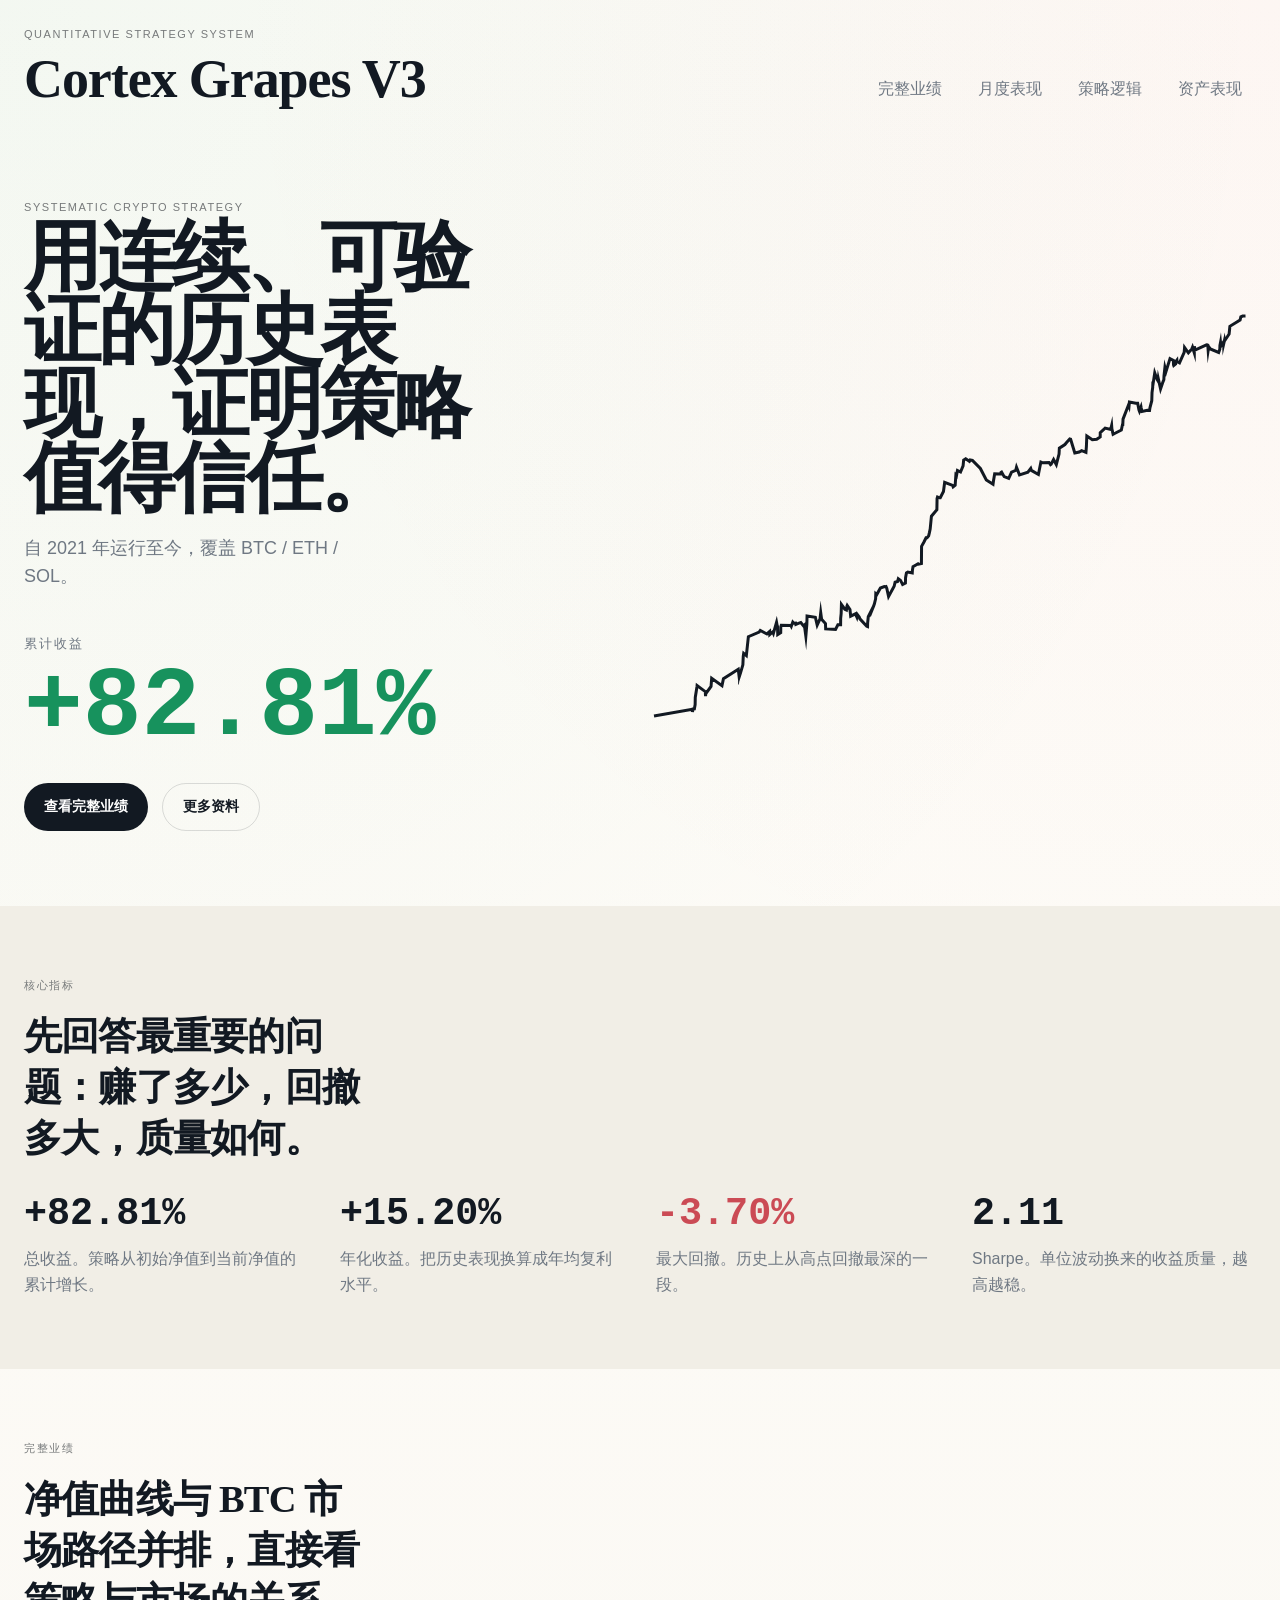
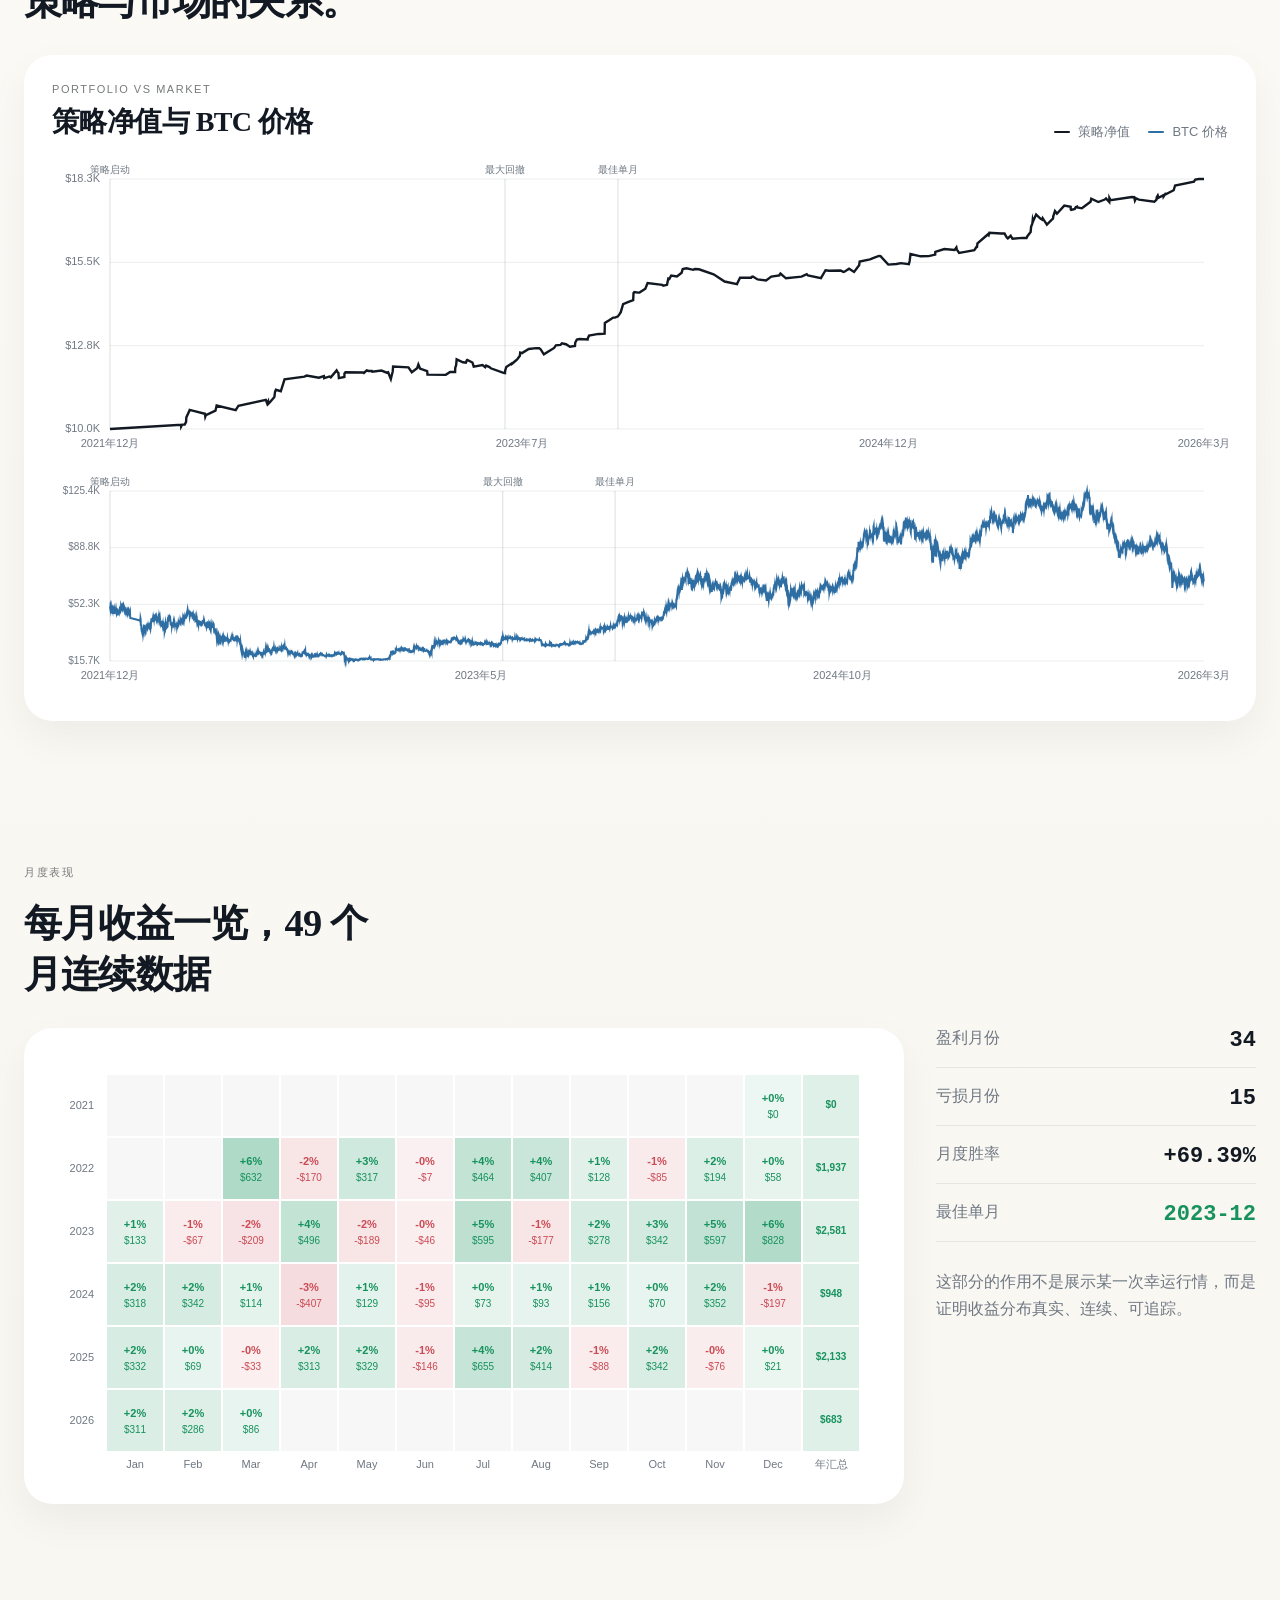
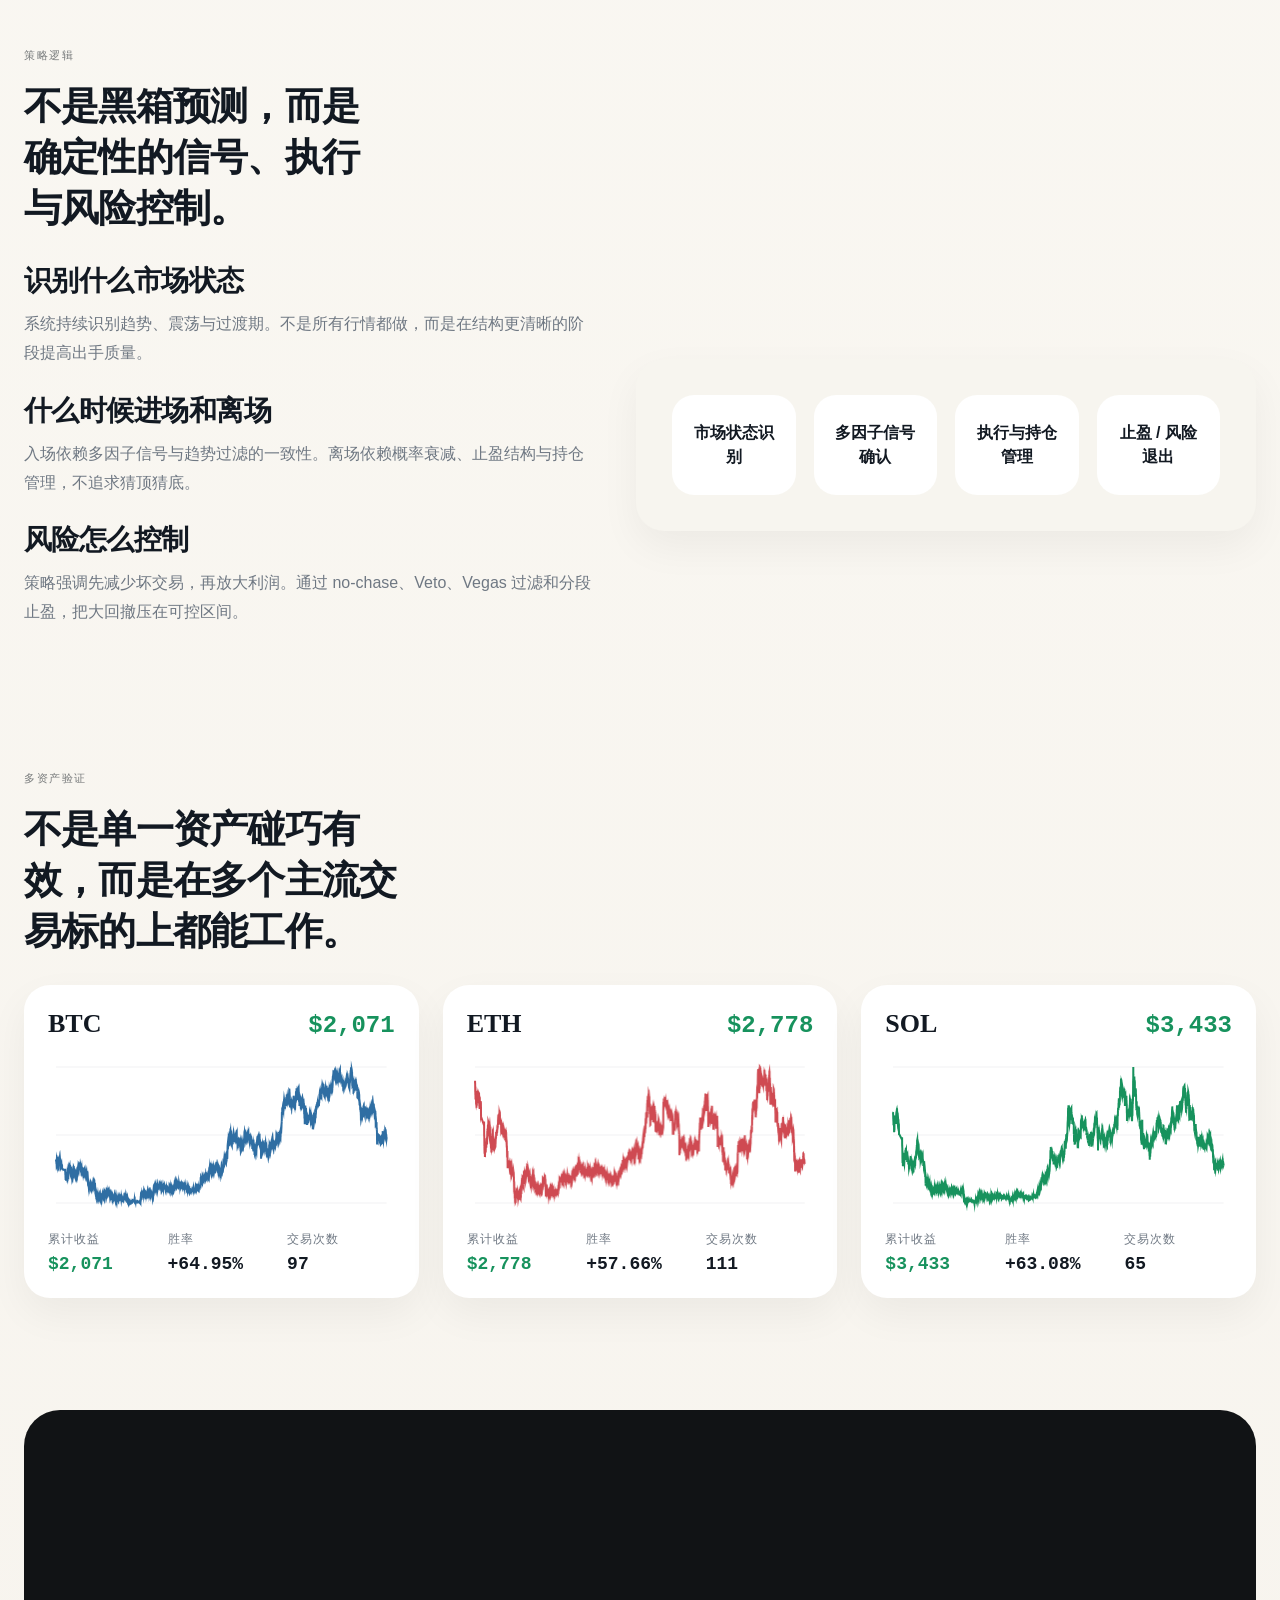
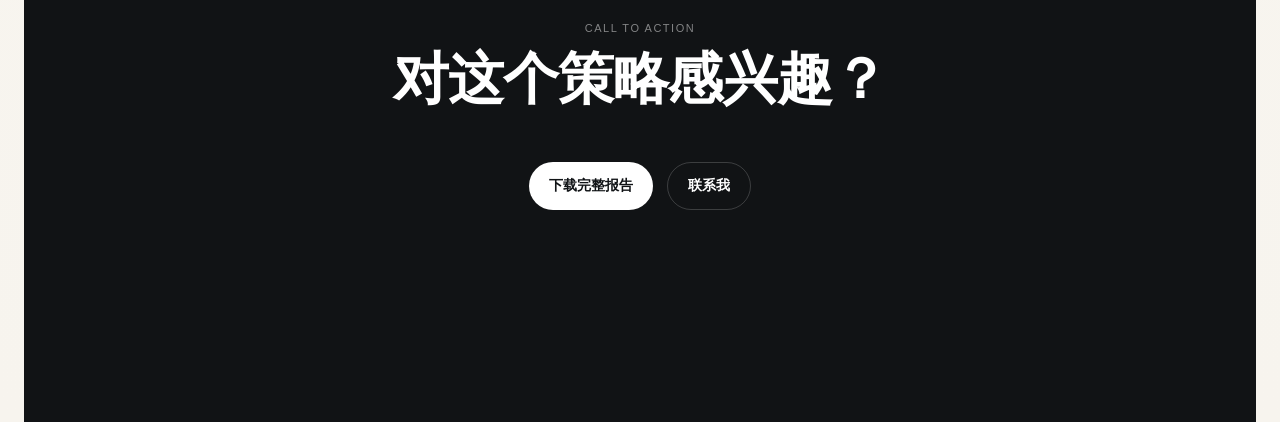
==== dashboard/joint_backtest_overview.html @ c271233f "Deploy Cortex Grapes V3 website" ====
<!DOCTYPE html>
<html lang="zh-CN">
  <head>
    <meta charset="UTF-8" />
    <meta name="viewport" content="width=device-width, initial-scale=1.0" />
    <title>Cortex Grapes V3</title>
    <link rel="icon" type="image/svg+xml" href="./favicon.svg" />
    <link rel="stylesheet" href="./joint_backtest_overview.css" />
  </head>
  <body>
    <div class="site-shell">
      <header class="site-header" id="top">
        <div class="brand-lockup">
          <p class="eyebrow">Quantitative Strategy System</p>
          <h1>Cortex Grapes V3</h1>
        </div>
        <nav class="site-nav">
          <a href="#section-performance">完整业绩</a>
          <a href="#section-heatmap">月度表现</a>
          <a href="#section-logic">策略逻辑</a>
          <a href="#section-assets">资产表现</a>
        </nav>
      </header>

      <main>
        <section class="hero-section">
          <div class="hero-copy">
            <p class="eyebrow">Systematic Crypto Strategy</p>
            <h2>用连续、可验证的历史表现，证明策略值得信任。</h2>
            <p class="hero-subtitle">自 2021 年运行至今，覆盖 BTC / ETH / SOL。</p>
            <div class="hero-return-row">
              <span class="hero-return-label">累计收益</span>
              <strong class="hero-return-value" data-animate-number="total_return_pct" data-format="percent">+0%</strong>
            </div>
            <div class="hero-actions">
              <a class="primary-button" href="#section-performance">查看完整业绩</a>
              <a class="secondary-button" href="#section-cta">更多资料</a>
            </div>
          </div>
          <div class="hero-visual">
            <canvas id="hero-equity-canvas"></canvas>
          </div>
        </section>

        <section class="metrics-section section-tone-soft">
          <div class="section-intro">
            <p class="eyebrow">核心指标</p>
            <h3>先回答最重要的问题：赚了多少，回撤多大，质量如何。</h3>
          </div>
          <div class="metrics-grid">
            <article class="metric-block">
              <strong data-animate-number="total_return_pct" data-format="percent">0%</strong>
              <span>总收益。策略从初始净值到当前净值的累计增长。</span>
            </article>
            <article class="metric-block">
              <strong data-animate-number="annualized_return_pct" data-format="percent">0%</strong>
              <span>年化收益。把历史表现换算成年均复利水平。</span>
            </article>
            <article class="metric-block metric-block-negative">
              <strong data-animate-number="max_drawdown_pct" data-format="percent">0%</strong>
              <span>最大回撤。历史上从高点回撤最深的一段。</span>
            </article>
            <article class="metric-block">
              <strong data-animate-number="sharpe" data-format="number">0.00</strong>
              <span>Sharpe。单位波动换来的收益质量，越高越稳。</span>
            </article>
          </div>
        </section>

        <section class="performance-section" id="section-performance">
          <div class="section-intro">
            <p class="eyebrow">完整业绩</p>
            <h3>净值曲线与 BTC 市场路径并排，直接看策略与市场的关系。</h3>
          </div>
          <div class="performance-chart-card">
            <div class="chart-title-row">
              <div>
                <p class="chart-kicker">Portfolio vs Market</p>
                <h4>策略净值与 BTC 价格</h4>
              </div>
              <div class="chart-legend">
                <span><i class="swatch swatch-equity"></i>策略净值</span>
                <span><i class="swatch swatch-btc"></i>BTC 价格</span>
              </div>
            </div>
            <canvas id="performance-equity-canvas"></canvas>
            <canvas id="performance-btc-canvas"></canvas>
          </div>
        </section>

        <section class="heatmap-section" id="section-heatmap">
          <div class="section-intro">
            <p class="eyebrow">月度表现</p>
            <h3 id="heatmap-title">每月收益一览</h3>
          </div>
          <div class="heatmap-layout">
            <div class="heatmap-card">
              <canvas id="heatmap-canvas"></canvas>
            </div>
            <aside class="heatmap-summary">
              <div class="summary-line">
                <span>盈利月份</span>
                <strong data-bind="profitable_months">--</strong>
              </div>
              <div class="summary-line">
                <span>亏损月份</span>
                <strong data-bind="losing_months">--</strong>
              </div>
              <div class="summary-line">
                <span>月度胜率</span>
                <strong data-bind="monthly_hit_rate">--</strong>
              </div>
              <div class="summary-line">
                <span>最佳单月</span>
                <strong data-bind="best_month_label">--</strong>
              </div>
              <p class="heatmap-note">这部分的作用不是展示某一次幸运行情，而是证明收益分布真实、连续、可追踪。</p>
            </aside>
          </div>
        </section>

        <section class="logic-section" id="section-logic">
          <div class="section-intro">
            <p class="eyebrow">策略逻辑</p>
            <h3>不是黑箱预测，而是确定性的信号、执行与风险控制。</h3>
          </div>
          <div class="logic-layout">
            <div class="logic-copy">
              <article>
                <h4>识别什么市场状态</h4>
                <p>系统持续识别趋势、震荡与过渡期。不是所有行情都做，而是在结构更清晰的阶段提高出手质量。</p>
              </article>
              <article>
                <h4>什么时候进场和离场</h4>
                <p>入场依赖多因子信号与趋势过滤的一致性。离场依赖概率衰减、止盈结构与持仓管理，不追求猜顶猜底。</p>
              </article>
              <article>
                <h4>风险怎么控制</h4>
                <p>策略强调先减少坏交易，再放大利润。通过 no-chase、Veto、Vegas 过滤和分段止盈，把大回撤压在可控区间。</p>
              </article>
            </div>
            <div class="logic-flow">
              <div class="flow-step">市场状态识别</div>
              <div class="flow-arrow">→</div>
              <div class="flow-step">多因子信号确认</div>
              <div class="flow-arrow">→</div>
              <div class="flow-step">执行与持仓管理</div>
              <div class="flow-arrow">→</div>
              <div class="flow-step">止盈 / 风险退出</div>
            </div>
          </div>
        </section>

        <section class="assets-section" id="section-assets">
          <div class="section-intro">
            <p class="eyebrow">多资产验证</p>
            <h3>不是单一资产碰巧有效，而是在多个主流交易标的上都能工作。</h3>
          </div>
          <div class="asset-card-grid" id="asset-card-grid"></div>
        </section>

        <section class="cta-section" id="section-cta">
          <div class="cta-inner">
            <p class="eyebrow">Call To Action</p>
            <h3>对这个策略感兴趣？</h3>
            <div class="cta-actions">
              <a class="primary-button dark" href="../Reports/regime_trade_audit.xlsx">下载完整报告</a>
              <a class="secondary-button dark" href="mailto:?subject=Cortex%20Grapes%20V3">联系我</a>
            </div>
          </div>
        </section>
      </main>
    </div>

    <script type="module" src="./joint_backtest_overview.js"></script>
  </body>
</html>
---- dashboard/joint_backtest_overview.css ----
:root {
  --bg: #faf8f3;
  --bg-soft: #f1eee6;
  --surface: #ffffff;
  --surface-soft: #f7f5ef;
  --ink: #121922;
  --muted: #6f7883;
  --line: rgba(18, 25, 34, 0.08);
  --line-strong: rgba(18, 25, 34, 0.14);
  --positive: #17925d;
  --negative: #cb4b55;
  --neutral: #8a929c;
  --btc: #2f6ea3;
  --eth: #cf4a52;
  --sol: #17925d;
  --shadow-soft: 0 16px 40px rgba(17, 23, 29, 0.05);
  --shadow-deep: 0 24px 60px rgba(17, 23, 29, 0.08);
}

* {
  box-sizing: border-box;
}

html {
  scroll-behavior: smooth;
}

body {
  margin: 0;
  background:
    radial-gradient(circle at top left, rgba(23, 146, 93, 0.05), transparent 24%),
    radial-gradient(circle at top right, rgba(203, 75, 85, 0.04), transparent 20%),
    linear-gradient(180deg, #fffdf9 0%, var(--bg) 42%, #f7f4ee 100%);
  color: var(--ink);
  font-family: "Avenir Next", "Segoe UI", sans-serif;
}

.site-shell {
  width: min(1320px, calc(100vw - 48px));
  margin: 0 auto;
}

.site-header {
  display: flex;
  justify-content: space-between;
  align-items: end;
  gap: 24px;
  padding: 28px 0 16px;
}

.brand-lockup h1,
.section-intro h3,
.chart-title-row h4,
.logic-copy h4,
.cta-inner h3 {
  margin: 0;
  font-family: "Baskerville", "Georgia", serif;
  font-weight: 600;
  letter-spacing: -0.02em;
}

.brand-lockup h1 {
  font-size: clamp(34px, 5vw, 54px);
}

.eyebrow,
.chart-kicker {
  margin: 0 0 8px;
  font-size: 11px;
  letter-spacing: 0.14em;
  text-transform: uppercase;
  color: color-mix(in srgb, var(--muted) 82%, #9e8258 18%);
}

.site-nav {
  display: inline-flex;
  gap: 8px;
  flex-wrap: wrap;
}

.site-nav a,
.primary-button,
.secondary-button {
  text-decoration: none;
}

.site-nav a {
  color: var(--muted);
  padding: 10px 14px;
  border-radius: 999px;
  transition: background 160ms ease, color 160ms ease;
}

.site-nav a:hover {
  background: rgba(23, 146, 93, 0.08);
  color: var(--ink);
}

section {
  padding: 72px 0;
}

.hero-section {
  min-height: calc(100vh - 120px);
  display: grid;
  grid-template-columns: minmax(0, 0.48fr) minmax(0, 0.52fr);
  gap: 56px;
  align-items: center;
}

.hero-copy h2 {
  margin: 0;
  max-width: 12ch;
  font-family: "Baskerville", "Georgia", serif;
  font-size: clamp(42px, 6vw, 78px);
  line-height: 0.96;
  letter-spacing: -0.04em;
}

.hero-subtitle {
  margin: 18px 0 0;
  max-width: 36ch;
  font-size: 18px;
  line-height: 1.6;
  color: var(--muted);
}

.hero-return-row {
  margin-top: 44px;
  display: grid;
  gap: 10px;
}

.hero-return-label {
  font-size: 13px;
  letter-spacing: 0.16em;
  text-transform: uppercase;
  color: var(--muted);
}

.hero-return-value {
  font-family: "SF Mono", "Menlo", monospace;
  font-size: clamp(54px, 8vw, 98px);
  line-height: 0.92;
  color: var(--positive);
}

.hero-actions,
.cta-actions {
  display: flex;
  gap: 14px;
  flex-wrap: wrap;
  margin-top: 30px;
}

.primary-button,
.secondary-button {
  display: inline-flex;
  align-items: center;
  justify-content: center;
  min-height: 48px;
  padding: 0 20px;
  border-radius: 999px;
  font-size: 14px;
  font-weight: 700;
  transition: transform 160ms ease, background 160ms ease, color 160ms ease;
}

.primary-button {
  background: var(--ink);
  color: #fff;
}

.secondary-button {
  background: transparent;
  color: var(--ink);
  border: 1px solid var(--line-strong);
}

.primary-button:hover,
.secondary-button:hover {
  transform: translateY(-1px);
}

.primary-button.dark {
  background: #fff;
  color: #101316;
}

.secondary-button.dark {
  color: #fff;
  border-color: rgba(255, 255, 255, 0.18);
}

.hero-visual {
  display: grid;
  align-items: center;
}

#hero-equity-canvas {
  width: 100%;
  height: 440px;
  display: block;
}

.section-tone-soft {
  background: var(--bg-soft);
  margin: 0 calc((100vw - min(1320px, calc(100vw - 48px))) / -2);
  padding-left: calc((100vw - min(1320px, calc(100vw - 48px))) / 2);
  padding-right: calc((100vw - min(1320px, calc(100vw - 48px))) / 2);
}

.section-intro {
  display: grid;
  gap: 10px;
  margin-bottom: 28px;
}

.section-intro h3 {
  font-size: clamp(28px, 3vw, 42px);
  max-width: 18ch;
}

.metrics-grid {
  display: grid;
  grid-template-columns: repeat(4, minmax(0, 1fr));
  gap: 32px;
}

.metric-block {
  display: grid;
  gap: 10px;
}

.metric-block strong {
  font-family: "SF Mono", "Menlo", monospace;
  font-size: clamp(28px, 3vw, 42px);
  color: var(--ink);
}

.metric-block-negative strong {
  color: var(--negative);
}

.metric-block span {
  color: var(--muted);
  line-height: 1.6;
}

.performance-chart-card,
.heatmap-card {
  background: var(--surface);
  border-radius: 28px;
  box-shadow: var(--shadow-soft);
  padding: 28px;
}

.chart-title-row {
  display: flex;
  justify-content: space-between;
  gap: 20px;
  align-items: end;
  margin-bottom: 20px;
}

.chart-title-row h4 {
  font-size: 28px;
}

.chart-legend {
  display: inline-flex;
  gap: 18px;
  flex-wrap: wrap;
  color: var(--muted);
  font-size: 13px;
}

.chart-legend span {
  display: inline-flex;
  align-items: center;
  gap: 8px;
}

.swatch {
  width: 16px;
  height: 2px;
  border-radius: 999px;
  background: var(--neutral);
}

.swatch-equity {
  background: var(--ink);
}

.swatch-btc {
  background: var(--btc);
}

#performance-equity-canvas,
#performance-btc-canvas {
  width: 100%;
  display: block;
}

#performance-equity-canvas {
  height: 300px;
}

#performance-btc-canvas {
  height: 220px;
  margin-top: 12px;
}

.heatmap-layout {
  display: grid;
  grid-template-columns: minmax(0, 1fr) 320px;
  gap: 32px;
  align-items: start;
}

#heatmap-canvas {
  width: 100%;
  height: 420px;
  display: block;
}

.heatmap-summary {
  display: grid;
  gap: 18px;
  align-content: start;
}

.summary-line {
  display: flex;
  justify-content: space-between;
  gap: 16px;
  padding-bottom: 14px;
  border-bottom: 1px solid var(--line);
}

.summary-line span {
  color: var(--muted);
}

.summary-line strong {
  font-family: "SF Mono", "Menlo", monospace;
  font-size: 22px;
}

.heatmap-note {
  margin: 8px 0 0;
  color: var(--muted);
  line-height: 1.7;
}

.logic-layout {
  display: grid;
  grid-template-columns: minmax(0, 0.48fr) minmax(0, 0.52fr);
  gap: 40px;
  align-items: center;
}

.logic-copy {
  display: grid;
  gap: 24px;
}

.logic-copy article {
  display: grid;
  gap: 10px;
}

.logic-copy h4 {
  font-size: 28px;
}

.logic-copy p {
  margin: 0;
  color: var(--muted);
  line-height: 1.8;
}

.logic-flow {
  background: var(--surface-soft);
  border-radius: 28px;
  padding: 36px;
  display: grid;
  grid-template-columns: repeat(4, minmax(0, 1fr));
  gap: 18px;
  align-items: center;
  box-shadow: var(--shadow-soft);
}

.flow-step {
  min-height: 100px;
  padding: 18px;
  border-radius: 22px;
  background: var(--surface);
  display: flex;
  align-items: center;
  justify-content: center;
  text-align: center;
  font-weight: 700;
  line-height: 1.5;
}

.flow-arrow {
  display: none;
}

.assets-section .section-intro h3 {
  max-width: 20ch;
}

.asset-card-grid {
  display: grid;
  grid-template-columns: repeat(3, minmax(0, 1fr));
  gap: 24px;
}

.asset-card {
  background: var(--surface);
  border-radius: 26px;
  box-shadow: var(--shadow-soft);
  padding: 24px;
  display: grid;
  gap: 16px;
}

.asset-card-head {
  display: flex;
  justify-content: space-between;
  align-items: baseline;
  gap: 16px;
}

.asset-card-head h4 {
  margin: 0;
  font-size: 26px;
  font-family: "Baskerville", "Georgia", serif;
}

.asset-card-head strong {
  font-family: "SF Mono", "Menlo", monospace;
  font-size: 24px;
}

.asset-mini-canvas {
  width: 100%;
  height: 160px;
  display: block;
}

.asset-stats {
  display: grid;
  grid-template-columns: repeat(3, minmax(0, 1fr));
  gap: 12px;
}

.asset-stat {
  display: grid;
  gap: 6px;
}

.asset-stat span {
  font-size: 12px;
  letter-spacing: 0.08em;
  text-transform: uppercase;
  color: var(--muted);
}

.asset-stat strong {
  font-family: "SF Mono", "Menlo", monospace;
  font-size: 18px;
}

.cta-section {
  margin-top: 40px;
  background: #111315;
  color: #fff;
  border-radius: 36px 36px 0 0;
}

.cta-inner {
  min-height: 52vh;
  display: grid;
  align-content: center;
  justify-items: center;
  text-align: center;
}

.cta-inner .eyebrow {
  color: rgba(255, 255, 255, 0.48);
}

.cta-inner h3 {
  font-size: clamp(34px, 5vw, 56px);
  margin-bottom: 14px;
}

@media (max-width: 1080px) {
  .hero-section,
  .logic-layout,
  .heatmap-layout,
  .metrics-grid,
  .asset-card-grid {
    grid-template-columns: 1fr;
  }

  .site-header,
  .chart-title-row {
    flex-direction: column;
    align-items: flex-start;
  }
}

@media (max-width: 760px) {
  .site-shell {
    width: min(100vw - 24px, 1320px);
  }

  section {
    padding: 56px 0;
  }

  .hero-section {
    min-height: auto;
    padding-top: 24px;
  }

  .asset-stats {
    grid-template-columns: 1fr 1fr;
  }

  .logic-flow {
    grid-template-columns: 1fr;
  }
}
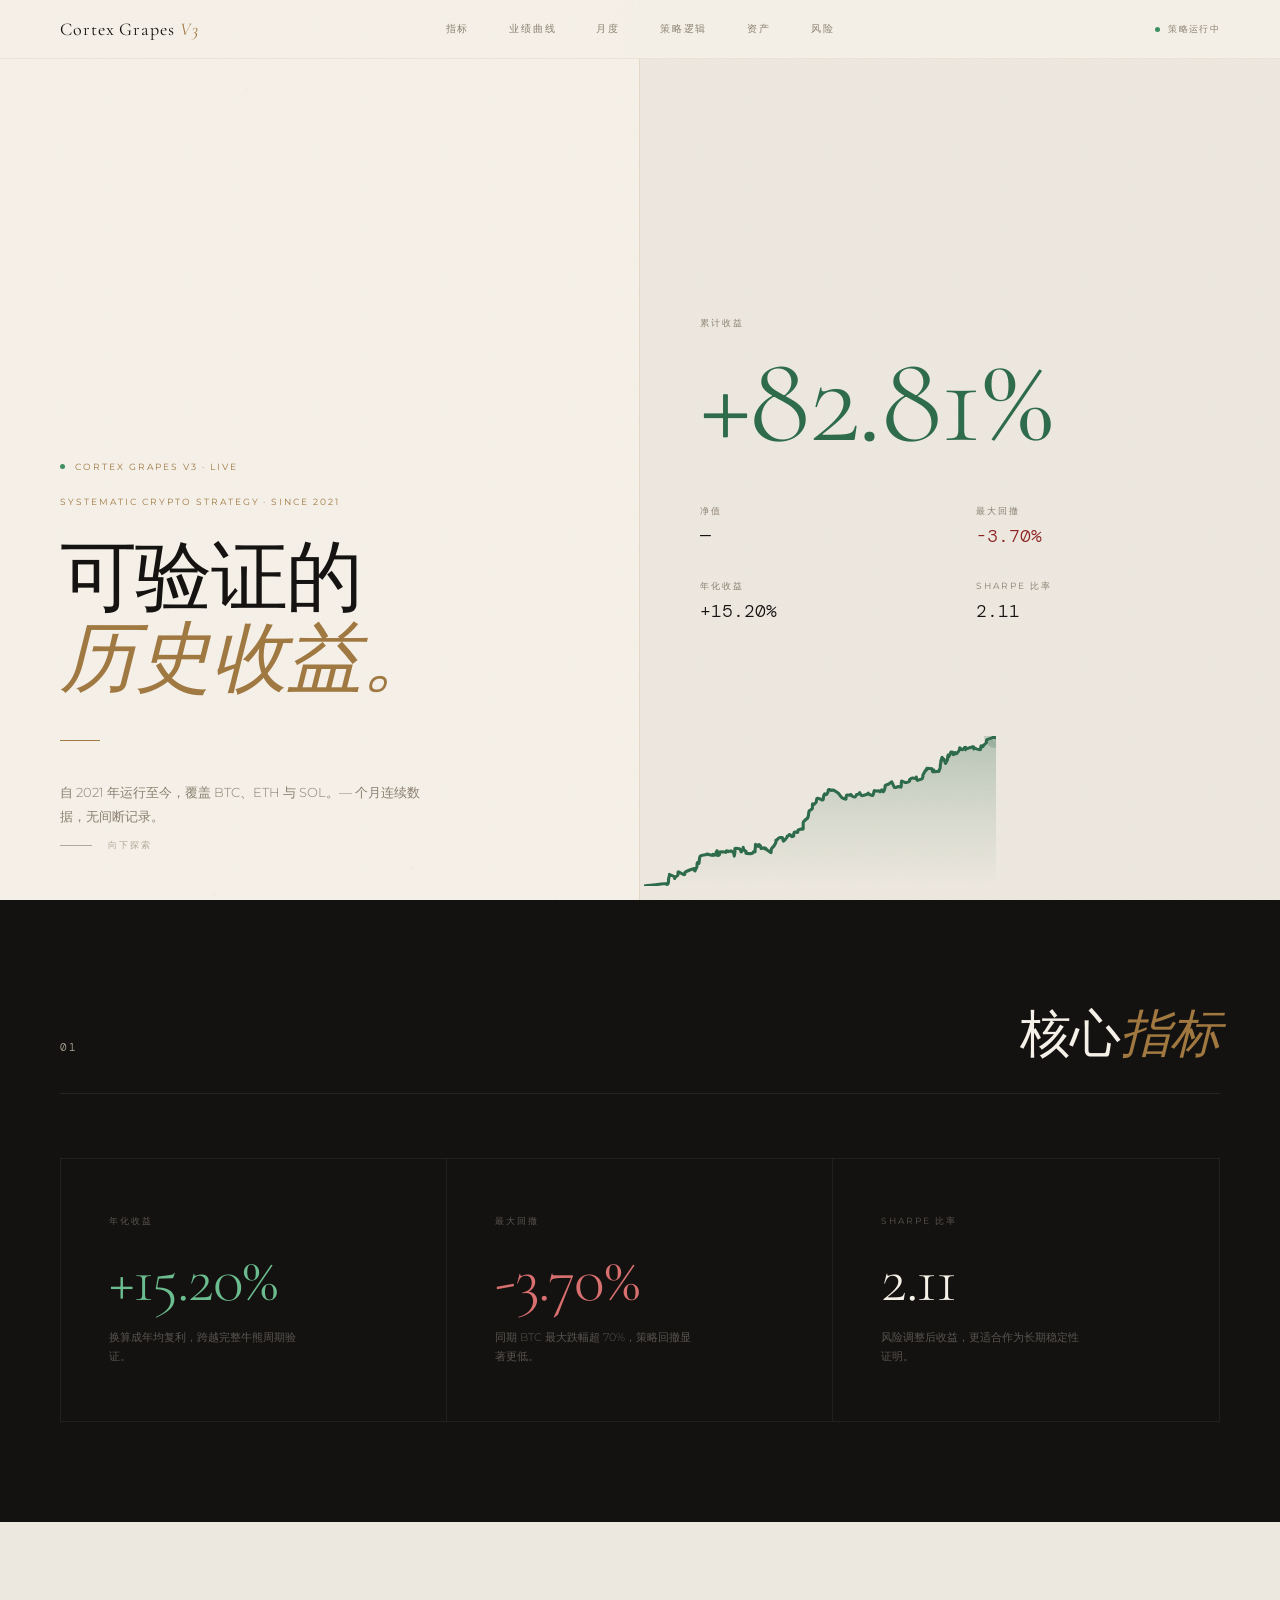
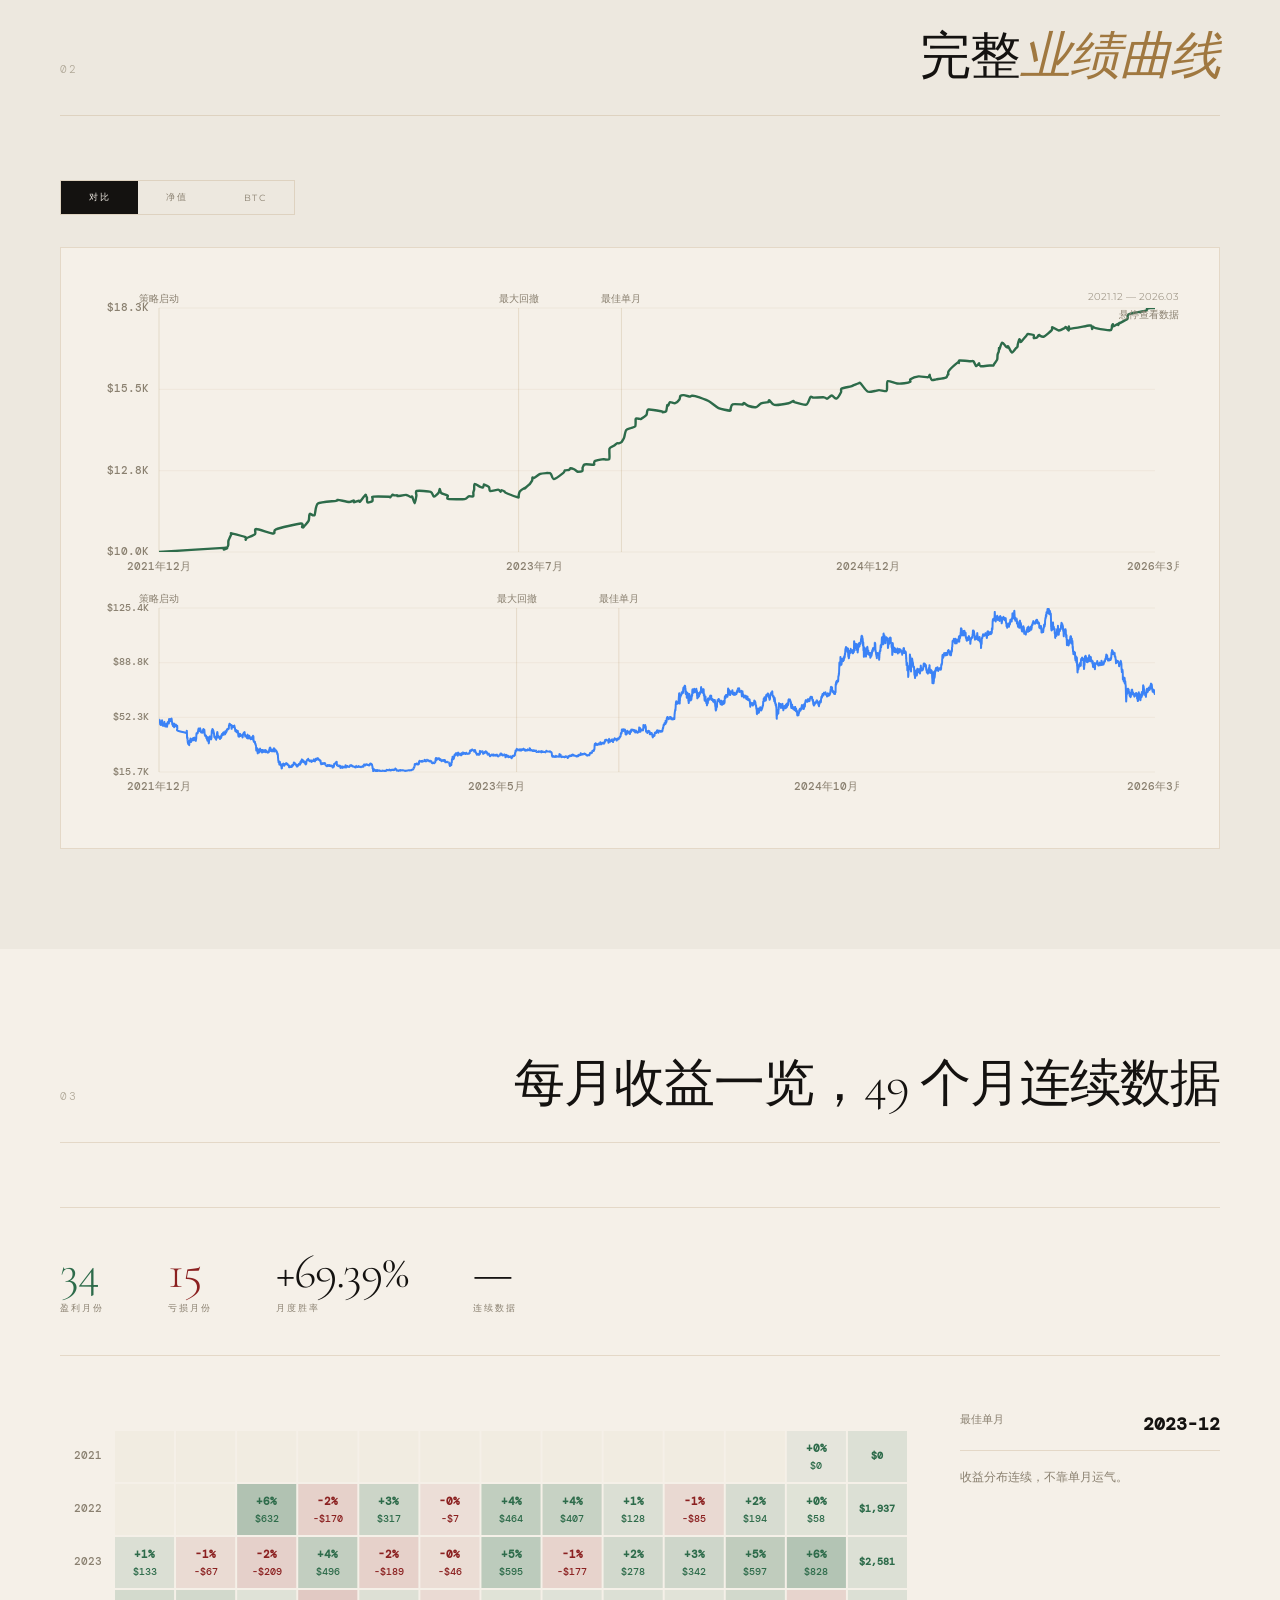
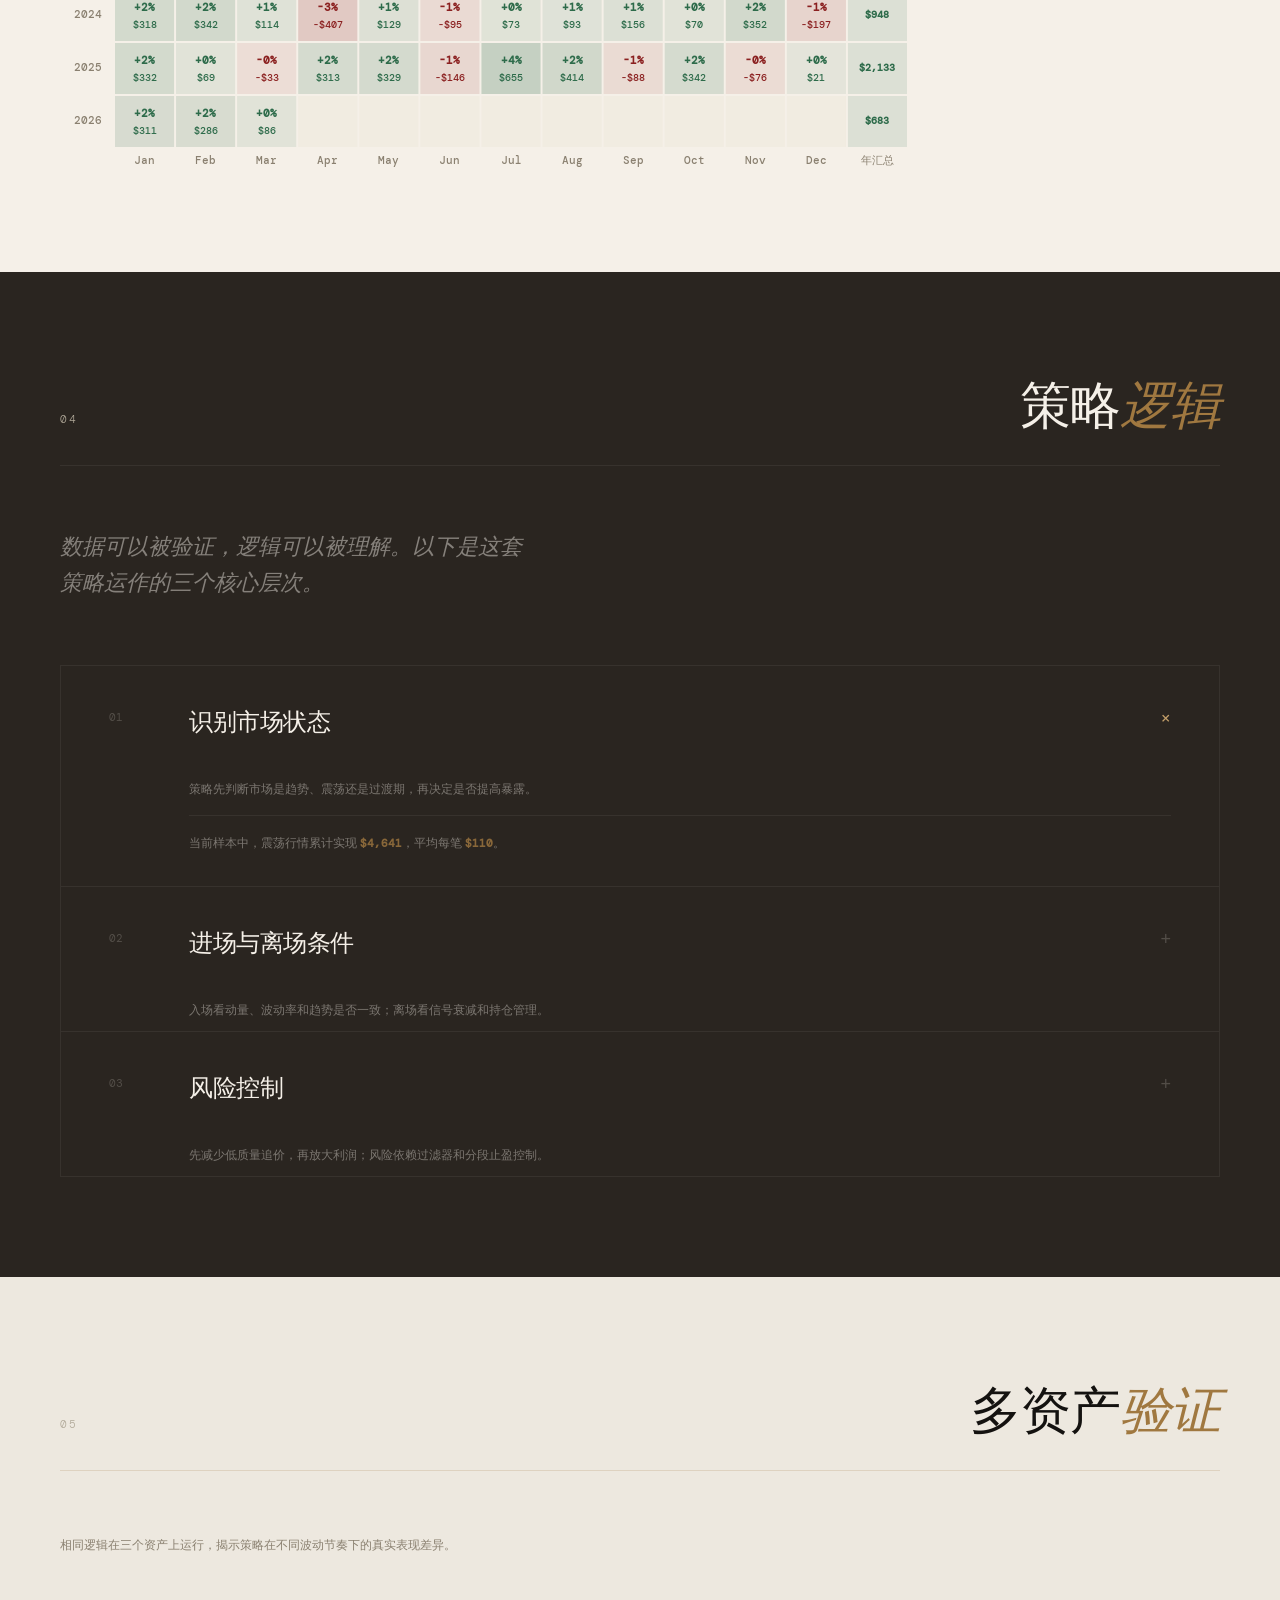
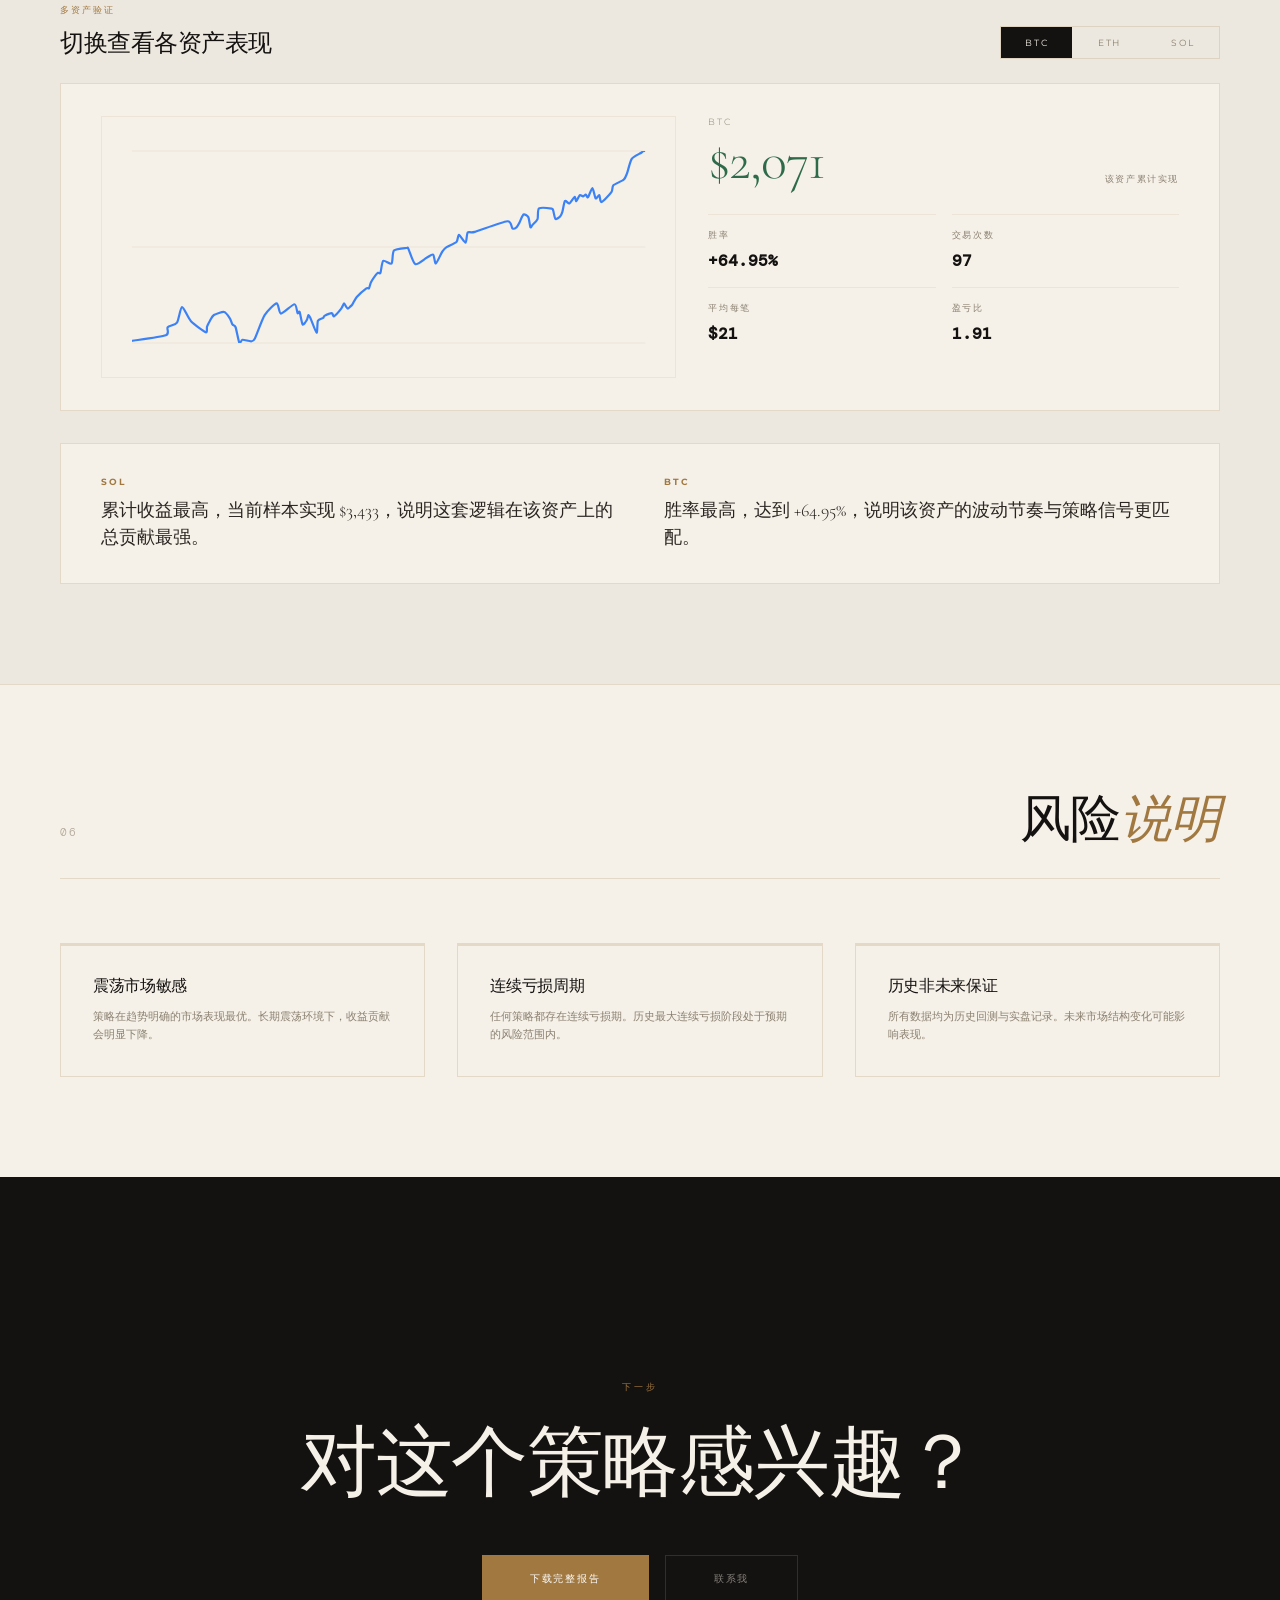
==== commit 48217b6e: "Rebuild strategy site to match v2 layout" ====
--- a/dashboard/joint_backtest_overview.html
+++ b/dashboard/joint_backtest_overview.html
@@ -4,173 +4,293 @@
     <meta charset="UTF-8" />
     <meta name="viewport" content="width=device-width, initial-scale=1.0" />
     <title>Cortex Grapes V3</title>
+    <link rel="preconnect" href="https://fonts.googleapis.com" />
+    <link rel="preconnect" href="https://fonts.gstatic.com" crossorigin />
+    <link
+      href="https://fonts.googleapis.com/css2?family=Cormorant+Garamond:ital,wght@0,300;0,400;0,600;1,300;1,400&family=DM+Mono:wght@300;400;500&family=Montserrat:wght@300;400;500&display=swap"
+      rel="stylesheet"
+    />
     <link rel="icon" type="image/svg+xml" href="./favicon.svg" />
     <link rel="stylesheet" href="./joint_backtest_overview.css" />
   </head>
   <body>
-    <div class="site-shell">
-      <header class="site-header" id="top">
-        <div class="brand-lockup">
-          <p class="eyebrow">Quantitative Strategy System</p>
-          <h1>Cortex Grapes V3</h1>
-        </div>
-        <nav class="site-nav">
-          <a href="#section-performance">完整业绩</a>
-          <a href="#section-heatmap">月度表现</a>
-          <a href="#section-logic">策略逻辑</a>
-          <a href="#section-assets">资产表现</a>
-        </nav>
-      </header>
-
-      <main>
-        <section class="hero-section">
-          <div class="hero-copy">
-            <p class="eyebrow">Systematic Crypto Strategy</p>
-            <h2>用连续、可验证的历史表现，证明策略值得信任。</h2>
-            <p class="hero-subtitle">自 2021 年运行至今，覆盖 BTC / ETH / SOL。</p>
-            <div class="hero-return-row">
-              <span class="hero-return-label">累计收益</span>
-              <strong class="hero-return-value" data-animate-number="total_return_pct" data-format="percent">+0%</strong>
-            </div>
-            <div class="hero-actions">
-              <a class="primary-button" href="#section-performance">查看完整业绩</a>
-              <a class="secondary-button" href="#section-cta">更多资料</a>
-            </div>
-          </div>
-          <div class="hero-visual">
-            <canvas id="hero-equity-canvas"></canvas>
-          </div>
-        </section>
-
-        <section class="metrics-section section-tone-soft">
-          <div class="section-intro">
-            <p class="eyebrow">核心指标</p>
-            <h3>先回答最重要的问题：赚了多少，回撤多大，质量如何。</h3>
-          </div>
-          <div class="metrics-grid">
-            <article class="metric-block">
-              <strong data-animate-number="total_return_pct" data-format="percent">0%</strong>
-              <span>总收益。策略从初始净值到当前净值的累计增长。</span>
-            </article>
-            <article class="metric-block">
-              <strong data-animate-number="annualized_return_pct" data-format="percent">0%</strong>
-              <span>年化收益。把历史表现换算成年均复利水平。</span>
-            </article>
-            <article class="metric-block metric-block-negative">
-              <strong data-animate-number="max_drawdown_pct" data-format="percent">0%</strong>
-              <span>最大回撤。历史上从高点回撤最深的一段。</span>
-            </article>
-            <article class="metric-block">
-              <strong data-animate-number="sharpe" data-format="number">0.00</strong>
-              <span>Sharpe。单位波动换来的收益质量，越高越稳。</span>
-            </article>
-          </div>
-        </section>
-
-        <section class="performance-section" id="section-performance">
-          <div class="section-intro">
-            <p class="eyebrow">完整业绩</p>
-            <h3>净值曲线与 BTC 市场路径并排，直接看策略与市场的关系。</h3>
-          </div>
-          <div class="performance-chart-card">
-            <div class="chart-title-row">
-              <div>
-                <p class="chart-kicker">Portfolio vs Market</p>
-                <h4>策略净值与 BTC 价格</h4>
-              </div>
-              <div class="chart-legend">
-                <span><i class="swatch swatch-equity"></i>策略净值</span>
-                <span><i class="swatch swatch-btc"></i>BTC 价格</span>
-              </div>
-            </div>
-            <canvas id="performance-equity-canvas"></canvas>
-            <canvas id="performance-btc-canvas"></canvas>
-          </div>
-        </section>
-
-        <section class="heatmap-section" id="section-heatmap">
-          <div class="section-intro">
-            <p class="eyebrow">月度表现</p>
-            <h3 id="heatmap-title">每月收益一览</h3>
-          </div>
-          <div class="heatmap-layout">
-            <div class="heatmap-card">
-              <canvas id="heatmap-canvas"></canvas>
-            </div>
-            <aside class="heatmap-summary">
-              <div class="summary-line">
-                <span>盈利月份</span>
-                <strong data-bind="profitable_months">--</strong>
-              </div>
-              <div class="summary-line">
-                <span>亏损月份</span>
-                <strong data-bind="losing_months">--</strong>
-              </div>
-              <div class="summary-line">
-                <span>月度胜率</span>
-                <strong data-bind="monthly_hit_rate">--</strong>
-              </div>
-              <div class="summary-line">
-                <span>最佳单月</span>
-                <strong data-bind="best_month_label">--</strong>
-              </div>
-              <p class="heatmap-note">这部分的作用不是展示某一次幸运行情，而是证明收益分布真实、连续、可追踪。</p>
-            </aside>
-          </div>
-        </section>
-
-        <section class="logic-section" id="section-logic">
-          <div class="section-intro">
-            <p class="eyebrow">策略逻辑</p>
-            <h3>不是黑箱预测，而是确定性的信号、执行与风险控制。</h3>
-          </div>
-          <div class="logic-layout">
-            <div class="logic-copy">
-              <article>
-                <h4>识别什么市场状态</h4>
-                <p>系统持续识别趋势、震荡与过渡期。不是所有行情都做，而是在结构更清晰的阶段提高出手质量。</p>
-              </article>
-              <article>
-                <h4>什么时候进场和离场</h4>
-                <p>入场依赖多因子信号与趋势过滤的一致性。离场依赖概率衰减、止盈结构与持仓管理，不追求猜顶猜底。</p>
-              </article>
-              <article>
-                <h4>风险怎么控制</h4>
-                <p>策略强调先减少坏交易，再放大利润。通过 no-chase、Veto、Vegas 过滤和分段止盈，把大回撤压在可控区间。</p>
-              </article>
-            </div>
-            <div class="logic-flow">
-              <div class="flow-step">市场状态识别</div>
-              <div class="flow-arrow">→</div>
-              <div class="flow-step">多因子信号确认</div>
-              <div class="flow-arrow">→</div>
-              <div class="flow-step">执行与持仓管理</div>
-              <div class="flow-arrow">→</div>
-              <div class="flow-step">止盈 / 风险退出</div>
-            </div>
-          </div>
-        </section>
-
-        <section class="assets-section" id="section-assets">
-          <div class="section-intro">
-            <p class="eyebrow">多资产验证</p>
-            <h3>不是单一资产碰巧有效，而是在多个主流交易标的上都能工作。</h3>
-          </div>
-          <div class="asset-card-grid" id="asset-card-grid"></div>
-        </section>
-
-        <section class="cta-section" id="section-cta">
-          <div class="cta-inner">
-            <p class="eyebrow">Call To Action</p>
-            <h3>对这个策略感兴趣？</h3>
-            <div class="cta-actions">
-              <a class="primary-button dark" href="../Reports/regime_trade_audit.xlsx">下载完整报告</a>
-              <a class="secondary-button dark" href="mailto:?subject=Cortex%20Grapes%20V3">联系我</a>
-            </div>
-          </div>
-        </section>
-      </main>
-    </div>
+    <nav class="site-nav-shell">
+      <div class="nav-wordmark">Cortex Grapes <span>V3</span></div>
+      <div class="nav-center">
+        <a href="#metrics">指标</a>
+        <a href="#chart">业绩曲线</a>
+        <a href="#monthly">月度</a>
+        <a href="#logic">策略逻辑</a>
+        <a href="#assets">资产</a>
+        <a href="#risk">风险</a>
+      </div>
+      <div class="nav-status">
+        <span class="nav-dot"></span>
+        <span>策略运行中</span>
+      </div>
+      <button class="mobile-nav-toggle" id="mobile-nav-toggle" type="button" aria-label="打开导航" aria-expanded="false">
+        <span></span>
+        <span></span>
+        <span></span>
+      </button>
+      <div class="site-nav-drawer" id="site-nav">
+        <a href="#metrics">指标</a>
+        <a href="#chart">业绩曲线</a>
+        <a href="#monthly">月度</a>
+        <a href="#logic">策略逻辑</a>
+        <a href="#assets">资产</a>
+        <a href="#risk">风险</a>
+      </div>
+    </nav>
+
+    <section id="hero" class="hero-section">
+      <canvas class="hero-particles" id="hero-particles-canvas"></canvas>
+      <div class="hero-left">
+        <div class="hero-status">
+          <span class="nav-dot"></span>
+          <span>CORTEX GRAPES V3 · LIVE</span>
+        </div>
+        <div class="hero-eyebrow">Systematic Crypto Strategy · Since 2021</div>
+        <div class="hero-title">可验证的<br /><em>历史收益。</em></div>
+        <div class="hero-divider"></div>
+        <div class="hero-body">
+          自 2021 年运行至今，覆盖 BTC、ETH 与 SOL。<span data-bind="monthly_count">--</span> 个月连续数据，无间断记录。
+        </div>
+        <a class="hero-scroll-hint" href="#metrics"><span class="hero-scroll-line"></span>向下探索</a>
+      </div>
+      <div class="hero-right">
+        <div class="hero-number-block">
+          <div class="hero-number-label">累计收益</div>
+          <div class="hero-number" data-animate-number="total_return_pct" data-format="percent">+0%</div>
+          <div class="hero-stats">
+            <div>
+              <div class="hero-stat-label">净值</div>
+              <div class="hero-stat-val" data-bind="hero_equity">--</div>
+            </div>
+            <div>
+              <div class="hero-stat-label">最大回撤</div>
+              <div class="hero-stat-val neg" data-animate-number="max_drawdown_pct" data-format="percent">0%</div>
+            </div>
+            <div>
+              <div class="hero-stat-label">年化收益</div>
+              <div class="hero-stat-val" data-animate-number="annualized_return_pct" data-format="percent">0%</div>
+            </div>
+            <div>
+              <div class="hero-stat-label">Sharpe 比率</div>
+              <div class="hero-stat-val" data-animate-number="sharpe" data-format="number">0.00</div>
+            </div>
+          </div>
+        </div>
+        <canvas id="hero-equity-canvas" class="hero-chart-preview"></canvas>
+      </div>
+    </section>
+
+    <section id="metrics" class="metrics-section">
+      <div class="section-header">
+        <div class="section-num">01</div>
+        <div class="section-title">核心<em>指标</em></div>
+      </div>
+      <div class="metrics-row">
+        <div class="metric-col">
+          <div class="metric-tag">年化收益</div>
+          <div class="metric-figure pos" data-animate-number="annualized_return_pct" data-format="percent">0%</div>
+          <div class="metric-footnote">换算成年均复利，跨越完整牛熊周期验证。</div>
+        </div>
+        <div class="metric-col">
+          <div class="metric-tag">最大回撤</div>
+          <div class="metric-figure neg" data-animate-number="max_drawdown_pct" data-format="percent">0%</div>
+          <div class="metric-footnote">同期 BTC 最大跌幅超 70%，策略回撤显著更低。</div>
+        </div>
+        <div class="metric-col">
+          <div class="metric-tag">Sharpe 比率</div>
+          <div class="metric-figure neu" data-animate-number="sharpe" data-format="number">0.00</div>
+          <div class="metric-footnote">风险调整后收益，更适合作为长期稳定性证明。</div>
+        </div>
+      </div>
+    </section>
+
+    <section id="chart" class="performance-section">
+      <div class="section-header">
+        <div class="section-num">02</div>
+        <div class="section-title">完整<em>业绩曲线</em></div>
+      </div>
+      <div class="chart-controls">
+        <div class="mobile-chart-tabs" id="mobile-chart-tabs">
+          <button class="mobile-chart-tab active" data-chart="both" type="button">对比</button>
+          <button class="mobile-chart-tab" data-chart="equity" type="button">净值</button>
+          <button class="mobile-chart-tab" data-chart="btc" type="button">BTC</button>
+        </div>
+      </div>
+      <div class="chart-box performance-chart-card">
+        <div class="chart-annotation">
+          <div>2021.12 — 2026.03</div>
+          <div>悬停查看数据</div>
+        </div>
+        <canvas id="performance-equity-canvas"></canvas>
+        <canvas id="performance-btc-canvas"></canvas>
+      </div>
+    </section>
+
+    <section id="monthly" class="heatmap-section">
+      <div class="section-header">
+        <div class="section-num">03</div>
+        <div class="section-title" id="heatmap-title">月度<em>表现</em></div>
+      </div>
+      <div class="monthly-headline">
+        <div class="mh-item">
+          <div class="mh-val pos" data-bind="profitable_months">--</div>
+          <div class="mh-label">盈利月份</div>
+        </div>
+        <div class="mh-item">
+          <div class="mh-val neg" data-bind="losing_months">--</div>
+          <div class="mh-label">亏损月份</div>
+        </div>
+        <div class="mh-item">
+          <div class="mh-val neu" data-bind="monthly_hit_rate">--</div>
+          <div class="mh-label">月度胜率</div>
+        </div>
+        <div class="mh-item">
+          <div class="mh-val neu" data-bind="monthly_count">--</div>
+          <div class="mh-label">连续数据</div>
+        </div>
+      </div>
+      <div class="heatmap-layout">
+        <div class="heatmap-card">
+          <div class="mobile-month-stack" id="mobile-month-stack"></div>
+          <div class="heatmap-scroll">
+            <canvas id="heatmap-canvas"></canvas>
+          </div>
+        </div>
+        <aside class="heatmap-summary">
+          <div class="summary-line">
+            <span>最佳单月</span>
+            <strong data-bind="best_month_label">--</strong>
+          </div>
+          <p class="heatmap-note">收益分布连续，不靠单月运气。</p>
+        </aside>
+      </div>
+    </section>
+
+    <section id="logic" class="logic-section">
+      <div class="section-header">
+        <div class="section-num">04</div>
+        <div class="section-title">策略<em>逻辑</em></div>
+      </div>
+      <p class="logic-intro">数据可以被验证，逻辑可以被理解。以下是这套策略运作的三个核心层次。</p>
+      <div class="logic-list logic-copy">
+        <article class="logic-item logic-accordion is-open">
+          <button class="logic-toggle" type="button" aria-expanded="true">
+            <span class="logic-n">01</span>
+            <span class="logic-content">
+              <span class="logic-h">识别市场状态</span>
+            </span>
+            <span class="logic-plus logic-toggle-icon">+</span>
+          </button>
+          <div class="logic-panel">
+            <div class="logic-panel-inner">
+              <p class="logic-body">策略先判断市场是趋势、震荡还是过渡期，再决定是否提高暴露。</p>
+              <p class="logic-proof">
+                <span class="logic-proof-inner">当前样本中，<span data-bind="logic_trend_label">趋势阶段</span>累计实现 <strong data-bind="logic_trend_pnl">--</strong>，平均每笔 <strong data-bind="logic_trend_avg">--</strong>。</span>
+              </p>
+            </div>
+          </div>
+        </article>
+        <article class="logic-item logic-accordion">
+          <button class="logic-toggle" type="button" aria-expanded="false">
+            <span class="logic-n">02</span>
+            <span class="logic-content">
+              <span class="logic-h">进场与离场条件</span>
+            </span>
+            <span class="logic-plus logic-toggle-icon">+</span>
+          </button>
+          <div class="logic-panel">
+            <div class="logic-panel-inner">
+              <p class="logic-body">入场看动量、波动率和趋势是否一致；离场看信号衰减和持仓管理。</p>
+              <p class="logic-proof">
+                <span class="logic-proof-inner">上涨趋势阶段胜率为 <strong data-bind="logic_up_win">--</strong>，说明策略更擅长在结构明确时把握延续。</span>
+              </p>
+            </div>
+          </div>
+        </article>
+        <article class="logic-item logic-accordion">
+          <button class="logic-toggle" type="button" aria-expanded="false">
+            <span class="logic-n">03</span>
+            <span class="logic-content">
+              <span class="logic-h">风险控制</span>
+            </span>
+            <span class="logic-plus logic-toggle-icon">+</span>
+          </button>
+          <div class="logic-panel">
+            <div class="logic-panel-inner">
+              <p class="logic-body">先减少低质量追价，再放大利润；风险依赖过滤器和分段止盈控制。</p>
+              <p class="logic-proof">
+                <span class="logic-proof-inner">整段历史最大回撤控制在 <strong data-animate-number="max_drawdown_pct" data-format="percent">0%</strong>，不是靠单次大赚覆盖连续亏损。</span>
+              </p>
+            </div>
+          </div>
+        </article>
+      </div>
+    </section>
+
+    <section id="assets" class="assets-section">
+      <div class="section-header">
+        <div class="section-num">05</div>
+        <div class="section-title">多资产<em>验证</em></div>
+      </div>
+      <p class="assets-note">相同逻辑在三个资产上运行，揭示策略在不同波动节奏下的真实表现差异。</p>
+      <div class="asset-comparison-card asset-tabs-card">
+        <div class="asset-comparison-head asset-tabs-head">
+          <div>
+            <p class="chart-kicker">多资产验证</p>
+            <h4>切换查看各资产表现</h4>
+          </div>
+          <div class="asset-tabs" id="asset-tabs">
+            <button class="asset-tab active" data-asset="BTC" type="button">BTC</button>
+            <button class="asset-tab" data-asset="ETH" type="button">ETH</button>
+            <button class="asset-tab" data-asset="SOL" type="button">SOL</button>
+          </div>
+        </div>
+        <div class="asset-focus-card">
+          <div class="asset-focus-chart-wrap">
+            <canvas id="asset-focus-canvas"></canvas>
+          </div>
+          <div class="asset-focus-copy" id="asset-focus-copy"></div>
+        </div>
+        <div class="asset-insight-list" id="asset-insight-list"></div>
+      </div>
+    </section>
+
+    <section id="risk" class="risk-section">
+      <div class="section-header">
+        <div class="section-num">06</div>
+        <div class="section-title">风险<em>说明</em></div>
+      </div>
+      <div class="risk-grid">
+        <article class="risk-item">
+          <h4>震荡市场敏感</h4>
+          <p>策略在趋势明确的市场表现最优。长期震荡环境下，收益贡献会明显下降。</p>
+        </article>
+        <article class="risk-item">
+          <h4>连续亏损周期</h4>
+          <p>任何策略都存在连续亏损期。历史最大连续亏损阶段处于预期的风险范围内。</p>
+        </article>
+        <article class="risk-item">
+          <h4>历史非未来保证</h4>
+          <p>所有数据均为历史回测与实盘记录。未来市场结构变化可能影响表现。</p>
+        </article>
+      </div>
+    </section>
+
+    <section id="cta" class="cta-section">
+      <div class="cta-inner">
+        <p class="eyebrow">下一步</p>
+        <h3>对这个策略感兴趣？</h3>
+        <div class="cta-actions">
+          <a class="primary-button dark" href="../Reports/regime_trade_audit.xlsx">下载完整报告</a>
+          <a class="secondary-button dark" href="mailto:?subject=Cortex%20Grapes%20V3">联系我</a>
+        </div>
+      </div>
+    </section>
 
     <script type="module" src="./joint_backtest_overview.js"></script>
   </body>
--- a/dashboard/joint_backtest_overview.css
+++ b/dashboard/joint_backtest_overview.css
@@ -1,24 +1,25 @@
+*, *::before, *::after {
+  box-sizing: border-box;
+  margin: 0;
+  padding: 0;
+}
+
 :root {
-  --bg: #faf8f3;
-  --bg-soft: #f1eee6;
-  --surface: #ffffff;
-  --surface-soft: #f7f5ef;
-  --ink: #121922;
-  --muted: #6f7883;
-  --line: rgba(18, 25, 34, 0.08);
-  --line-strong: rgba(18, 25, 34, 0.14);
-  --positive: #17925d;
-  --negative: #cb4b55;
-  --neutral: #8a929c;
-  --btc: #2f6ea3;
-  --eth: #cf4a52;
-  --sol: #17925d;
-  --shadow-soft: 0 16px 40px rgba(17, 23, 29, 0.05);
-  --shadow-deep: 0 24px 60px rgba(17, 23, 29, 0.08);
-}
-
-* {
-  box-sizing: border-box;
+  --ink: #141210;
+  --ink2: #2a2520;
+  --paper: #f5f0e8;
+  --paper2: #ede8df;
+  --paper3: #e4ddd2;
+  --gold: #a07840;
+  --gold-light: #c4a06a;
+  --gold-dim: rgba(160, 120, 64, 0.12);
+  --green: #2d6b4a;
+  --green-light: #3d8f62;
+  --red: #8b2020;
+  --muted: #8a8070;
+  --muted2: #b0a898;
+  --border: rgba(160, 120, 64, 0.2);
+  --border-light: rgba(160, 120, 64, 0.1);
 }
 
 html {
@@ -26,131 +27,879 @@
 }
 
 body {
-  margin: 0;
-  background:
-    radial-gradient(circle at top left, rgba(23, 146, 93, 0.05), transparent 24%),
-    radial-gradient(circle at top right, rgba(203, 75, 85, 0.04), transparent 20%),
-    linear-gradient(180deg, #fffdf9 0%, var(--bg) 42%, #f7f4ee 100%);
+  background: var(--paper);
   color: var(--ink);
-  font-family: "Avenir Next", "Segoe UI", sans-serif;
-}
-
-.site-shell {
-  width: min(1320px, calc(100vw - 48px));
-  margin: 0 auto;
-}
-
-.site-header {
+  font-family: "Montserrat", sans-serif;
+  font-weight: 300;
+  overflow-x: hidden;
+}
+
+::selection {
+  background: var(--gold-dim);
+}
+
+::-webkit-scrollbar {
+  width: 3px;
+}
+
+::-webkit-scrollbar-track {
+  background: var(--paper);
+}
+
+::-webkit-scrollbar-thumb {
+  background: var(--gold);
+}
+
+body::before {
+  content: "";
+  position: fixed;
+  inset: 0;
+  z-index: 9999;
+  pointer-events: none;
+  opacity: 0.025;
+  background-image: url("data:image/svg+xml,%3Csvg viewBox='0 0 256 256' xmlns='http://www.w3.org/2000/svg'%3E%3Cfilter id='n'%3E%3CfeTurbulence type='fractalNoise' baseFrequency='0.9' numOctaves='4' stitchTiles='stitch'/%3E%3C/filter%3E%3Crect width='100%25' height='100%25' filter='url(%23n)'/%3E%3C/svg%3E");
+  background-repeat: repeat;
+  background-size: 128px;
+}
+
+.site-nav-shell {
+  position: fixed;
+  top: 0;
+  left: 0;
+  right: 0;
+  z-index: 100;
+  display: flex;
+  align-items: center;
+  justify-content: space-between;
+  padding: 18px 60px;
+  background: rgba(245, 240, 232, 0.92);
+  backdrop-filter: blur(12px);
+  -webkit-backdrop-filter: blur(12px);
+  border-bottom: 1px solid var(--border-light);
+}
+
+.nav-wordmark {
+  font-family: "Cormorant Garamond", serif;
+  font-size: 18px;
+  font-weight: 400;
+  letter-spacing: 0.05em;
+  color: var(--ink);
+}
+
+.nav-wordmark span {
+  font-style: italic;
+  color: var(--gold);
+}
+
+.nav-center {
+  position: absolute;
+  left: 50%;
+  transform: translateX(-50%);
+  display: flex;
+  gap: 40px;
+}
+
+.nav-center a,
+.site-nav-drawer a {
+  text-decoration: none;
+  font-size: 10px;
+  font-weight: 400;
+  letter-spacing: 0.18em;
+  text-transform: uppercase;
+  color: var(--muted);
+  transition: color 0.2s ease;
+}
+
+.nav-center a:hover,
+.site-nav-drawer a:hover {
+  color: var(--ink);
+}
+
+.nav-status {
+  display: flex;
+  align-items: center;
+  gap: 8px;
+  font-size: 9px;
+  color: var(--muted);
+  letter-spacing: 0.15em;
+  text-transform: uppercase;
+}
+
+.nav-dot {
+  width: 5px;
+  height: 5px;
+  border-radius: 50%;
+  background: var(--green-light);
+  animation: breathe 3s infinite;
+}
+
+@keyframes breathe {
+  0%, 100% { opacity: 1; }
+  50% { opacity: 0.4; }
+}
+
+.mobile-nav-toggle,
+.site-nav-drawer {
+  display: none;
+}
+
+.mobile-nav-toggle {
+  width: 40px;
+  height: 40px;
+  border: 1px solid var(--border);
+  background: transparent;
+  align-items: center;
+  justify-content: center;
+  flex-direction: column;
+  gap: 4px;
+  cursor: pointer;
+}
+
+.mobile-nav-toggle span {
+  width: 16px;
+  height: 1px;
+  background: var(--ink);
+}
+
+.hero-section {
+  min-height: 100vh;
+  display: grid;
+  grid-template-columns: 1fr 1fr;
+  padding: 0;
+  position: relative;
+  overflow: hidden;
+}
+
+.hero-particles {
+  position: absolute;
+  inset: 0;
+  width: 100%;
+  height: 100%;
+  pointer-events: none;
+  opacity: 0.12;
+}
+
+.hero-left,
+.hero-right {
+  position: relative;
+}
+
+.hero-left {
+  display: flex;
+  flex-direction: column;
+  justify-content: flex-end;
+  padding: 112px 60px 72px;
+  border-right: 1px solid var(--border);
+}
+
+.hero-right {
+  display: flex;
+  flex-direction: column;
+  justify-content: center;
+  padding: 112px 60px 72px;
+  background: var(--paper2);
+}
+
+.hero-status,
+.hero-eyebrow,
+.hero-number-label,
+.hero-stat-label,
+.hero-scroll-hint,
+.metric-tag,
+.mh-label,
+.chart-kicker {
+  font-size: 9px;
+  font-weight: 400;
+  letter-spacing: 0.22em;
+  text-transform: uppercase;
+}
+
+.hero-status,
+.hero-eyebrow {
+  color: var(--gold);
+}
+
+.hero-status {
+  display: flex;
+  align-items: center;
+  gap: 10px;
+  margin-bottom: 24px;
+}
+
+.hero-eyebrow {
+  margin-bottom: 32px;
+}
+
+.hero-title,
+.section-title,
+.hero-number,
+.metric-figure,
+.cta-inner h3,
+.logic-h,
+.risk-item h4,
+.asset-comparison-head h4,
+.asset-focus-value,
+.mh-val {
+  font-family: "Cormorant Garamond", serif;
+  font-weight: 300;
+  letter-spacing: -0.02em;
+}
+
+.hero-title {
+  font-size: clamp(52px, 6vw, 88px);
+  line-height: 1.05;
+}
+
+.hero-title em,
+.section-title em {
+  font-style: italic;
+  color: var(--gold);
+}
+
+.hero-divider {
+  width: 40px;
+  height: 1px;
+  background: var(--gold);
+  margin: 40px 0;
+}
+
+.hero-body {
+  max-width: 360px;
+  font-size: 13px;
+  line-height: 1.8;
+  color: var(--muted);
+}
+
+.hero-scroll-hint {
+  position: absolute;
+  left: 60px;
+  bottom: 48px;
+  display: flex;
+  align-items: center;
+  gap: 16px;
+  color: var(--muted2);
+  text-decoration: none;
+}
+
+.hero-scroll-line {
+  width: 32px;
+  height: 1px;
+  background: var(--muted2);
+}
+
+.hero-number-label {
+  color: var(--muted);
+  margin-bottom: 12px;
+}
+
+.hero-number {
+  font-size: clamp(72px, 10vw, 130px);
+  line-height: 0.9;
+  color: var(--green);
+}
+
+.hero-stats {
+  margin-top: 48px;
+  display: grid;
+  grid-template-columns: 1fr 1fr;
+  gap: 32px;
+}
+
+.hero-stat-label {
+  color: var(--muted);
+  margin-bottom: 6px;
+}
+
+.hero-stat-val {
+  font-family: "DM Mono", monospace;
+  font-size: 18px;
+  color: var(--ink);
+}
+
+.hero-stat-val.neg {
+  color: var(--red);
+}
+
+.hero-chart-preview {
+  position: absolute;
+  bottom: 0;
+  right: 0;
+  left: 0;
+  height: 180px;
+}
+
+section {
+  padding: 100px 60px;
+  position: relative;
+}
+
+.section-header {
+  display: flex;
+  align-items: baseline;
+  justify-content: space-between;
+  margin-bottom: 64px;
+  padding-bottom: 24px;
+  border-bottom: 1px solid var(--border);
+}
+
+.section-num {
+  font-family: "DM Mono", monospace;
+  font-size: 11px;
+  color: var(--muted2);
+  letter-spacing: 0.15em;
+}
+
+.section-title {
+  font-size: clamp(32px, 4vw, 52px);
+}
+
+.metrics-section {
+  background: var(--ink);
+  color: var(--paper);
+}
+
+.metrics-section .section-header {
+  border-bottom-color: rgba(255, 255, 255, 0.08);
+}
+
+.metrics-section .section-title {
+  color: var(--paper);
+}
+
+.metrics-row {
+  display: grid;
+  grid-template-columns: repeat(3, 1fr);
+  border: 1px solid rgba(255, 255, 255, 0.06);
+}
+
+.metric-col {
+  padding: 56px 48px;
+  border-right: 1px solid rgba(255, 255, 255, 0.06);
+}
+
+.metric-col:last-child {
+  border-right: 0;
+}
+
+.metric-tag {
+  color: rgba(245, 240, 232, 0.3);
+  margin-bottom: 20px;
+}
+
+.metric-figure {
+  font-size: clamp(48px, 5vw, 72px);
+  line-height: 1;
+}
+
+.metric-figure.pos {
+  color: #6bbc8e;
+}
+
+.metric-figure.neg {
+  color: #d97070;
+}
+
+.metric-figure.neu {
+  color: var(--paper);
+}
+
+.metric-footnote {
+  margin-top: 16px;
+  max-width: 200px;
+  font-size: 11px;
+  line-height: 1.7;
+  color: rgba(245, 240, 232, 0.3);
+}
+
+.performance-section {
+  background: var(--paper2);
+}
+
+.chart-controls {
+  display: flex;
+  gap: 2px;
+  width: fit-content;
+  margin-bottom: 32px;
+  border: 1px solid var(--border);
+}
+
+.mobile-chart-tabs {
+  display: inline-flex;
+  gap: 0;
+}
+
+.mobile-chart-tab {
+  padding: 10px 28px;
+  font-family: "Montserrat", sans-serif;
+  font-size: 9px;
+  letter-spacing: 0.18em;
+  text-transform: uppercase;
+  background: none;
+  border: 0;
+  color: var(--muted);
+  cursor: pointer;
+}
+
+.mobile-chart-tab.active {
+  background: var(--ink);
+  color: var(--paper);
+}
+
+.chart-box {
+  border: 1px solid var(--border);
+  background: var(--paper);
+  padding: 40px;
+  position: relative;
+}
+
+.chart-annotation {
+  position: absolute;
+  top: 40px;
+  right: 40px;
+  text-align: right;
+  font-size: 10px;
+  color: var(--muted);
+  line-height: 1.8;
+}
+
+#performance-equity-canvas,
+#performance-btc-canvas {
+  width: 100%;
+  display: block;
+}
+
+#performance-equity-canvas {
+  height: 300px;
+}
+
+#performance-btc-canvas {
+  height: 220px;
+}
+
+.heatmap-section {
+  background: var(--paper);
+}
+
+.monthly-headline {
+  display: flex;
+  gap: 64px;
+  margin-bottom: 56px;
+  padding: 40px 0;
+  border-top: 1px solid var(--border);
+  border-bottom: 1px solid var(--border);
+}
+
+.mh-val {
+  font-size: 48px;
+  line-height: 1;
+}
+
+.mh-val.pos {
+  color: var(--green);
+}
+
+.mh-val.neg {
+  color: var(--red);
+}
+
+.mh-val.neu {
+  color: var(--ink);
+}
+
+.mh-label {
+  margin-top: 6px;
+  color: var(--muted);
+}
+
+.heatmap-layout {
+  display: grid;
+  grid-template-columns: minmax(0, 1fr) 260px;
+  gap: 36px;
+  align-items: start;
+}
+
+.mobile-month-stack {
+  display: none;
+}
+
+.heatmap-scroll {
+  overflow-x: auto;
+}
+
+#heatmap-canvas {
+  width: 100%;
+  min-width: 700px;
+  height: 360px;
+  display: block;
+}
+
+.heatmap-summary {
+  display: grid;
+  gap: 16px;
+  align-content: start;
+}
+
+.summary-line {
+  display: flex;
+  justify-content: space-between;
+  gap: 16px;
+  padding-bottom: 14px;
+  border-bottom: 1px solid var(--border);
+}
+
+.summary-line span {
+  font-size: 11px;
+  color: var(--muted);
+}
+
+.summary-line strong {
+  font-family: "DM Mono", monospace;
+  font-size: 18px;
+  color: var(--ink);
+}
+
+.heatmap-note {
+  font-size: 12px;
+  color: var(--muted);
+  line-height: 1.7;
+}
+
+.logic-section {
+  background: var(--ink2);
+  color: var(--paper);
+}
+
+.logic-section .section-header {
+  border-bottom-color: rgba(255, 255, 255, 0.06);
+}
+
+.logic-section .section-title {
+  color: var(--paper);
+}
+
+.logic-intro {
+  font-family: "Cormorant Garamond", serif;
+  font-style: italic;
+  font-size: 22px;
+  color: rgba(245, 240, 232, 0.45);
+  line-height: 1.6;
+  max-width: 480px;
+  margin-bottom: 64px;
+}
+
+.logic-list {
+  display: flex;
+  flex-direction: column;
+  border: 1px solid rgba(255, 255, 255, 0.06);
+}
+
+.logic-item {
+  border-bottom: 1px solid rgba(255, 255, 255, 0.06);
+}
+
+.logic-item:last-child {
+  border-bottom: 0;
+}
+
+.logic-toggle {
+  display: grid;
+  grid-template-columns: 48px 1fr auto;
+  gap: 32px;
+  align-items: start;
+  width: 100%;
+  padding: 40px 48px;
+  background: none;
+  border: 0;
+  cursor: pointer;
+  text-align: left;
+  color: inherit;
+}
+
+.logic-n,
+.logic-proof strong {
+  font-family: "DM Mono", monospace;
+}
+
+.logic-n {
+  padding-top: 4px;
+  font-size: 11px;
+  color: rgba(245, 240, 232, 0.2);
+}
+
+.logic-h {
+  font-family: "Cormorant Garamond", serif;
+  font-size: 24px;
+  font-weight: 400;
+  color: var(--paper);
+}
+
+.logic-plus {
+  margin-top: 2px;
+  font-size: 18px;
+  color: rgba(245, 240, 232, 0.2);
+  transition: transform 0.3s ease;
+}
+
+.logic-accordion.is-open .logic-plus {
+  transform: rotate(45deg);
+  color: var(--gold-light);
+}
+
+.logic-panel {
+  display: grid;
+  grid-template-rows: 0fr;
+  transition: grid-template-rows 0.4s ease;
+}
+
+.logic-panel-inner {
+  min-height: 0;
+  overflow: hidden;
+  padding: 0 48px 32px 128px;
+}
+
+.logic-accordion.is-open .logic-panel {
+  grid-template-rows: 1fr;
+}
+
+.logic-body,
+.logic-proof {
+  font-size: 12px;
+  line-height: 1.8;
+  color: rgba(245, 240, 232, 0.4);
+}
+
+.logic-proof {
+  margin-top: 16px;
+  padding-top: 16px;
+  border-top: 1px solid rgba(255, 255, 255, 0.06);
+}
+
+.logic-proof strong {
+  font-size: 11px;
+  color: rgba(160, 120, 64, 0.8);
+}
+
+.assets-section {
+  background: var(--paper2);
+}
+
+.assets-note {
+  font-size: 12px;
+  color: var(--muted);
+  line-height: 1.7;
+  max-width: 500px;
+  margin-bottom: 48px;
+}
+
+.asset-tabs-head {
   display: flex;
   justify-content: space-between;
   align-items: end;
   gap: 24px;
-  padding: 28px 0 16px;
-}
-
-.brand-lockup h1,
-.section-intro h3,
-.chart-title-row h4,
-.logic-copy h4,
+  margin-bottom: 24px;
+}
+
+.chart-kicker {
+  color: var(--gold);
+  margin-bottom: 10px;
+}
+
+.asset-comparison-head h4 {
+  font-family: "Cormorant Garamond", serif;
+  font-size: 24px;
+  font-weight: 400;
+  color: var(--ink);
+}
+
+.asset-tabs {
+  display: inline-flex;
+  gap: 2px;
+  border: 1px solid var(--border);
+}
+
+.asset-tab {
+  padding: 10px 24px;
+  background: none;
+  border: 0;
+  font-family: "Montserrat", sans-serif;
+  font-size: 9px;
+  letter-spacing: 0.18em;
+  text-transform: uppercase;
+  color: var(--muted);
+  cursor: pointer;
+}
+
+.asset-tab.active {
+  background: var(--ink);
+  color: var(--paper);
+}
+
+.asset-focus-card {
+  display: grid;
+  grid-template-columns: minmax(0, 1.1fr) minmax(280px, 0.9fr);
+  gap: 32px;
+  padding: 32px 40px;
+  border: 1px solid var(--border);
+  background: var(--paper);
+}
+
+.asset-focus-chart-wrap {
+  border: 1px solid var(--border-light);
+  padding: 20px;
+}
+
+#asset-focus-canvas {
+  width: 100%;
+  height: 220px;
+  display: block;
+}
+
+.asset-focus-copy {
+  display: grid;
+  align-content: start;
+  gap: 28px;
+}
+
+.asset-focus-header {
+  display: flex;
+  justify-content: space-between;
+  align-items: end;
+  gap: 18px;
+}
+
+.asset-focus-label,
+.asset-focus-meta,
+.asset-focus-metric span {
+  font-size: 9px;
+  letter-spacing: 0.18em;
+  text-transform: uppercase;
+  color: var(--muted);
+}
+
+.asset-focus-label {
+  margin-bottom: 8px;
+}
+
+.asset-focus-value {
+  font-size: 54px;
+  line-height: 0.95;
+  color: var(--green);
+}
+
+.asset-focus-metrics {
+  display: grid;
+  grid-template-columns: repeat(2, minmax(0, 1fr));
+  gap: 16px;
+}
+
+.asset-focus-metric {
+  padding-top: 14px;
+  border-top: 1px solid var(--border-light);
+}
+
+.asset-focus-metric span {
+  display: block;
+  margin-bottom: 8px;
+}
+
+.asset-focus-metric strong {
+  font-family: "DM Mono", monospace;
+  font-size: 16px;
+  color: var(--ink);
+}
+
+.asset-insight-list {
+  margin-top: 32px;
+  padding: 32px 40px;
+  background: var(--paper);
+  border: 1px solid var(--border);
+  display: grid;
+  grid-template-columns: 1fr 1fr;
+  gap: 48px;
+}
+
+.asset-insight h5 {
+  margin-bottom: 10px;
+  font-size: 9px;
+  letter-spacing: 0.2em;
+  text-transform: uppercase;
+  color: var(--gold);
+}
+
+.asset-insight p {
+  font-family: "Cormorant Garamond", serif;
+  font-size: 18px;
+  line-height: 1.5;
+  color: var(--ink2);
+}
+
+.risk-section {
+  background: var(--paper);
+  border-top: 1px solid var(--border);
+}
+
+.risk-grid {
+  display: grid;
+  grid-template-columns: repeat(3, 1fr);
+  gap: 32px;
+}
+
+.risk-item {
+  position: relative;
+  padding: 32px;
+  border: 1px solid var(--border);
+}
+
+.risk-item::before {
+  content: "";
+  position: absolute;
+  top: 0;
+  left: 0;
+  right: 0;
+  height: 2px;
+  background: var(--border);
+}
+
+.risk-item h4 {
+  margin-bottom: 10px;
+}
+
+.risk-item p {
+  font-size: 11px;
+  line-height: 1.7;
+  color: var(--muted);
+}
+
+.cta-section {
+  background: var(--ink);
+  min-height: 70vh;
+  display: flex;
+  align-items: center;
+  justify-content: center;
+  text-align: center;
+  padding: 100px 60px;
+}
+
+.cta-inner .eyebrow {
+  font-size: 9px;
+  letter-spacing: 0.3em;
+  text-transform: uppercase;
+  color: var(--gold);
+  margin-bottom: 28px;
+}
+
 .cta-inner h3 {
-  margin: 0;
-  font-family: "Baskerville", "Georgia", serif;
-  font-weight: 600;
-  letter-spacing: -0.02em;
-}
-
-.brand-lockup h1 {
-  font-size: clamp(34px, 5vw, 54px);
-}
-
-.eyebrow,
-.chart-kicker {
-  margin: 0 0 8px;
-  font-size: 11px;
-  letter-spacing: 0.14em;
-  text-transform: uppercase;
-  color: color-mix(in srgb, var(--muted) 82%, #9e8258 18%);
-}
-
-.site-nav {
-  display: inline-flex;
-  gap: 8px;
+  font-size: clamp(40px, 6vw, 80px);
+  line-height: 1.1;
+  color: var(--paper);
+  margin-bottom: 48px;
+}
+
+.cta-actions {
+  display: flex;
+  gap: 16px;
+  justify-content: center;
   flex-wrap: wrap;
-}
-
-.site-nav a,
-.primary-button,
-.secondary-button {
-  text-decoration: none;
-}
-
-.site-nav a {
-  color: var(--muted);
-  padding: 10px 14px;
-  border-radius: 999px;
-  transition: background 160ms ease, color 160ms ease;
-}
-
-.site-nav a:hover {
-  background: rgba(23, 146, 93, 0.08);
-  color: var(--ink);
-}
-
-section {
-  padding: 72px 0;
-}
-
-.hero-section {
-  min-height: calc(100vh - 120px);
-  display: grid;
-  grid-template-columns: minmax(0, 0.48fr) minmax(0, 0.52fr);
-  gap: 56px;
-  align-items: center;
-}
-
-.hero-copy h2 {
-  margin: 0;
-  max-width: 12ch;
-  font-family: "Baskerville", "Georgia", serif;
-  font-size: clamp(42px, 6vw, 78px);
-  line-height: 0.96;
-  letter-spacing: -0.04em;
-}
-
-.hero-subtitle {
-  margin: 18px 0 0;
-  max-width: 36ch;
-  font-size: 18px;
-  line-height: 1.6;
-  color: var(--muted);
-}
-
-.hero-return-row {
-  margin-top: 44px;
-  display: grid;
-  gap: 10px;
-}
-
-.hero-return-label {
-  font-size: 13px;
-  letter-spacing: 0.16em;
-  text-transform: uppercase;
-  color: var(--muted);
-}
-
-.hero-return-value {
-  font-family: "SF Mono", "Menlo", monospace;
-  font-size: clamp(54px, 8vw, 98px);
-  line-height: 0.92;
-  color: var(--positive);
-}
-
-.hero-actions,
-.cta-actions {
-  display: flex;
-  gap: 14px;
-  flex-wrap: wrap;
-  margin-top: 30px;
 }
 
 .primary-button,
@@ -158,381 +907,230 @@
   display: inline-flex;
   align-items: center;
   justify-content: center;
-  min-height: 48px;
-  padding: 0 20px;
-  border-radius: 999px;
-  font-size: 14px;
-  font-weight: 700;
-  transition: transform 160ms ease, background 160ms ease, color 160ms ease;
-}
-
-.primary-button {
-  background: var(--ink);
+  padding: 16px 48px;
+  font-family: "Montserrat", sans-serif;
+  font-size: 10px;
+  letter-spacing: 0.18em;
+  text-transform: uppercase;
+  text-decoration: none;
+  transition: transform 0.25s ease, background 0.25s ease, color 0.25s ease;
+}
+
+.primary-button.dark {
+  background: var(--gold);
   color: #fff;
 }
 
-.secondary-button {
+.secondary-button.dark {
   background: transparent;
-  color: var(--ink);
-  border: 1px solid var(--line-strong);
+  color: rgba(245, 240, 232, 0.5);
+  border: 1px solid rgba(255, 255, 255, 0.12);
 }
 
 .primary-button:hover,
 .secondary-button:hover {
-  transform: translateY(-1px);
-}
-
-.primary-button.dark {
-  background: #fff;
-  color: #101316;
-}
-
-.secondary-button.dark {
-  color: #fff;
-  border-color: rgba(255, 255, 255, 0.18);
-}
-
-.hero-visual {
-  display: grid;
-  align-items: center;
-}
-
-#hero-equity-canvas {
-  width: 100%;
-  height: 440px;
-  display: block;
-}
-
-.section-tone-soft {
-  background: var(--bg-soft);
-  margin: 0 calc((100vw - min(1320px, calc(100vw - 48px))) / -2);
-  padding-left: calc((100vw - min(1320px, calc(100vw - 48px))) / 2);
-  padding-right: calc((100vw - min(1320px, calc(100vw - 48px))) / 2);
-}
-
-.section-intro {
-  display: grid;
-  gap: 10px;
-  margin-bottom: 28px;
-}
-
-.section-intro h3 {
-  font-size: clamp(28px, 3vw, 42px);
-  max-width: 18ch;
-}
-
-.metrics-grid {
-  display: grid;
-  grid-template-columns: repeat(4, minmax(0, 1fr));
-  gap: 32px;
-}
-
-.metric-block {
-  display: grid;
-  gap: 10px;
-}
-
-.metric-block strong {
-  font-family: "SF Mono", "Menlo", monospace;
-  font-size: clamp(28px, 3vw, 42px);
-  color: var(--ink);
-}
-
-.metric-block-negative strong {
-  color: var(--negative);
-}
-
-.metric-block span {
-  color: var(--muted);
-  line-height: 1.6;
-}
-
-.performance-chart-card,
-.heatmap-card {
-  background: var(--surface);
-  border-radius: 28px;
-  box-shadow: var(--shadow-soft);
-  padding: 28px;
-}
-
-.chart-title-row {
-  display: flex;
-  justify-content: space-between;
-  gap: 20px;
-  align-items: end;
-  margin-bottom: 20px;
-}
-
-.chart-title-row h4 {
-  font-size: 28px;
-}
-
-.chart-legend {
-  display: inline-flex;
-  gap: 18px;
-  flex-wrap: wrap;
-  color: var(--muted);
-  font-size: 13px;
-}
-
-.chart-legend span {
-  display: inline-flex;
-  align-items: center;
-  gap: 8px;
-}
-
-.swatch {
-  width: 16px;
-  height: 2px;
-  border-radius: 999px;
-  background: var(--neutral);
-}
-
-.swatch-equity {
-  background: var(--ink);
-}
-
-.swatch-btc {
-  background: var(--btc);
-}
-
-#performance-equity-canvas,
-#performance-btc-canvas {
-  width: 100%;
-  display: block;
-}
-
-#performance-equity-canvas {
-  height: 300px;
-}
-
-#performance-btc-canvas {
-  height: 220px;
-  margin-top: 12px;
-}
-
-.heatmap-layout {
-  display: grid;
-  grid-template-columns: minmax(0, 1fr) 320px;
-  gap: 32px;
-  align-items: start;
-}
-
-#heatmap-canvas {
-  width: 100%;
-  height: 420px;
-  display: block;
-}
-
-.heatmap-summary {
-  display: grid;
-  gap: 18px;
-  align-content: start;
-}
-
-.summary-line {
-  display: flex;
-  justify-content: space-between;
-  gap: 16px;
-  padding-bottom: 14px;
-  border-bottom: 1px solid var(--line);
-}
-
-.summary-line span {
-  color: var(--muted);
-}
-
-.summary-line strong {
-  font-family: "SF Mono", "Menlo", monospace;
-  font-size: 22px;
-}
-
-.heatmap-note {
-  margin: 8px 0 0;
-  color: var(--muted);
-  line-height: 1.7;
-}
-
-.logic-layout {
-  display: grid;
-  grid-template-columns: minmax(0, 0.48fr) minmax(0, 0.52fr);
-  gap: 40px;
-  align-items: center;
-}
-
-.logic-copy {
-  display: grid;
-  gap: 24px;
-}
-
-.logic-copy article {
-  display: grid;
-  gap: 10px;
-}
-
-.logic-copy h4 {
-  font-size: 28px;
-}
-
-.logic-copy p {
-  margin: 0;
-  color: var(--muted);
-  line-height: 1.8;
-}
-
-.logic-flow {
-  background: var(--surface-soft);
-  border-radius: 28px;
-  padding: 36px;
-  display: grid;
-  grid-template-columns: repeat(4, minmax(0, 1fr));
-  gap: 18px;
-  align-items: center;
-  box-shadow: var(--shadow-soft);
-}
-
-.flow-step {
-  min-height: 100px;
-  padding: 18px;
-  border-radius: 22px;
-  background: var(--surface);
-  display: flex;
-  align-items: center;
-  justify-content: center;
-  text-align: center;
-  font-weight: 700;
-  line-height: 1.5;
-}
-
-.flow-arrow {
-  display: none;
-}
-
-.assets-section .section-intro h3 {
-  max-width: 20ch;
-}
-
-.asset-card-grid {
-  display: grid;
-  grid-template-columns: repeat(3, minmax(0, 1fr));
-  gap: 24px;
-}
-
-.asset-card {
-  background: var(--surface);
-  border-radius: 26px;
-  box-shadow: var(--shadow-soft);
-  padding: 24px;
-  display: grid;
-  gap: 16px;
-}
-
-.asset-card-head {
-  display: flex;
-  justify-content: space-between;
-  align-items: baseline;
-  gap: 16px;
-}
-
-.asset-card-head h4 {
-  margin: 0;
-  font-size: 26px;
-  font-family: "Baskerville", "Georgia", serif;
-}
-
-.asset-card-head strong {
-  font-family: "SF Mono", "Menlo", monospace;
-  font-size: 24px;
-}
-
-.asset-mini-canvas {
-  width: 100%;
-  height: 160px;
-  display: block;
-}
-
-.asset-stats {
-  display: grid;
-  grid-template-columns: repeat(3, minmax(0, 1fr));
-  gap: 12px;
-}
-
-.asset-stat {
-  display: grid;
-  gap: 6px;
-}
-
-.asset-stat span {
-  font-size: 12px;
-  letter-spacing: 0.08em;
-  text-transform: uppercase;
-  color: var(--muted);
-}
-
-.asset-stat strong {
-  font-family: "SF Mono", "Menlo", monospace;
-  font-size: 18px;
-}
-
-.cta-section {
-  margin-top: 40px;
-  background: #111315;
-  color: #fff;
-  border-radius: 36px 36px 0 0;
-}
-
-.cta-inner {
-  min-height: 52vh;
-  display: grid;
-  align-content: center;
-  justify-items: center;
-  text-align: center;
-}
-
-.cta-inner .eyebrow {
-  color: rgba(255, 255, 255, 0.48);
-}
-
-.cta-inner h3 {
-  font-size: clamp(34px, 5vw, 56px);
-  margin-bottom: 14px;
-}
-
-@media (max-width: 1080px) {
-  .hero-section,
-  .logic-layout,
-  .heatmap-layout,
-  .metrics-grid,
-  .asset-card-grid {
+  transform: translateY(-2px);
+}
+
+@media (max-width: 900px) {
+  .site-nav-shell {
+    padding: 16px 24px;
+  }
+
+  .nav-center,
+  .nav-status {
+    display: none;
+  }
+
+  .mobile-nav-toggle {
+    display: inline-flex;
+  }
+
+  .site-nav-drawer {
+    position: absolute;
+    top: calc(100% + 8px);
+    right: 24px;
+    left: 24px;
+    display: none;
+    flex-direction: column;
+    gap: 10px;
+    padding: 16px;
+    background: rgba(245, 240, 232, 0.98);
+    border: 1px solid var(--border-light);
+  }
+
+  .site-nav-drawer.is-open {
+    display: flex;
+  }
+
+  .hero-section {
     grid-template-columns: 1fr;
   }
 
-  .site-header,
-  .chart-title-row {
+  .hero-left {
+    padding: 84px 24px 48px;
+    border-right: 0;
+    border-bottom: 1px solid var(--border);
+  }
+
+  .hero-right {
+    padding: 36px 24px 40px;
+  }
+
+  section {
+    padding: 72px 24px;
+  }
+
+  .metrics-row,
+  .risk-grid,
+  .asset-focus-card,
+  .asset-insight-list,
+  .heatmap-layout {
+    grid-template-columns: 1fr;
+  }
+
+  .metric-col {
+    border-right: 0;
+    border-bottom: 1px solid rgba(255, 255, 255, 0.06);
+  }
+
+  .metric-col:last-child {
+    border-bottom: 0;
+  }
+
+  .monthly-headline {
+    gap: 32px;
+    flex-wrap: wrap;
+  }
+
+  .logic-toggle {
+    grid-template-columns: 32px 1fr auto;
+    gap: 16px;
+    padding: 28px 24px;
+  }
+
+  .logic-panel-inner {
+    padding: 0 24px 24px 72px;
+  }
+
+  .asset-tabs-head {
+    display: grid;
+    gap: 18px;
+  }
+
+  .asset-focus-card,
+  .asset-insight-list {
+    padding: 24px;
+  }
+
+  .asset-focus-header {
     flex-direction: column;
-    align-items: flex-start;
-  }
-}
-
-@media (max-width: 760px) {
-  .site-shell {
-    width: min(100vw - 24px, 1320px);
-  }
-
-  section {
-    padding: 56px 0;
-  }
-
-  .hero-section {
-    min-height: auto;
-    padding-top: 24px;
-  }
-
-  .asset-stats {
-    grid-template-columns: 1fr 1fr;
-  }
-
-  .logic-flow {
-    grid-template-columns: 1fr;
-  }
-}
+    align-items: start;
+  }
+
+  .asset-focus-value {
+    font-size: 44px;
+  }
+
+  .mobile-month-stack {
+    display: grid;
+    gap: 16px;
+    margin-bottom: 16px;
+  }
+
+  .heatmap-scroll {
+    display: none;
+  }
+
+  .mobile-year-block {
+    display: grid;
+    gap: 12px;
+    padding: 16px;
+    background: var(--paper2);
+    border: 1px solid var(--border-light);
+  }
+
+  .mobile-year-header {
+    display: flex;
+    justify-content: space-between;
+    gap: 12px;
+    align-items: end;
+  }
+
+  .mobile-year-title,
+  .mobile-year-meta,
+  .mobile-month-label,
+  .mobile-history-disclosure summary {
+    font-family: "DM Mono", monospace;
+    color: var(--muted);
+  }
+
+  .mobile-year-title {
+    font-size: 12px;
+    letter-spacing: 0.08em;
+  }
+
+  .mobile-year-meta {
+    margin-top: 4px;
+    font-size: 11px;
+  }
+
+  .mobile-year-pnl {
+    font-family: "DM Mono", monospace;
+    font-size: 18px;
+    font-weight: 500;
+  }
+
+  .mobile-month-grid {
+    display: flex;
+    gap: 10px;
+    overflow-x: auto;
+  }
+
+  .mobile-month-card {
+    min-width: 136px;
+    padding: 14px;
+    border-left: 3px solid transparent;
+    background: var(--paper);
+  }
+
+  .mobile-month-card-positive {
+    border-left-color: var(--green);
+  }
+
+  .mobile-month-card-negative {
+    border-left-color: var(--red);
+  }
+
+  .mobile-month-head {
+    display: flex;
+    justify-content: space-between;
+    gap: 10px;
+    align-items: baseline;
+    margin-bottom: 8px;
+  }
+
+  .mobile-month-return,
+  .mobile-month-pnl {
+    font-family: "DM Mono", monospace;
+    font-weight: 500;
+  }
+
+  .mobile-month-return {
+    font-size: 14px;
+  }
+
+  .mobile-month-pnl {
+    font-size: 18px;
+  }
+
+  .mobile-month-card-positive .mobile-month-return,
+  .mobile-month-card-positive .mobile-month-pnl {
+    color: var(--green);
+  }
+
+  .mobile-month-card-negative .mobile-month-return,
+  .mobile-month-card-negative .mobile-month-pnl {
+    color: var(--red);
+  }
+}
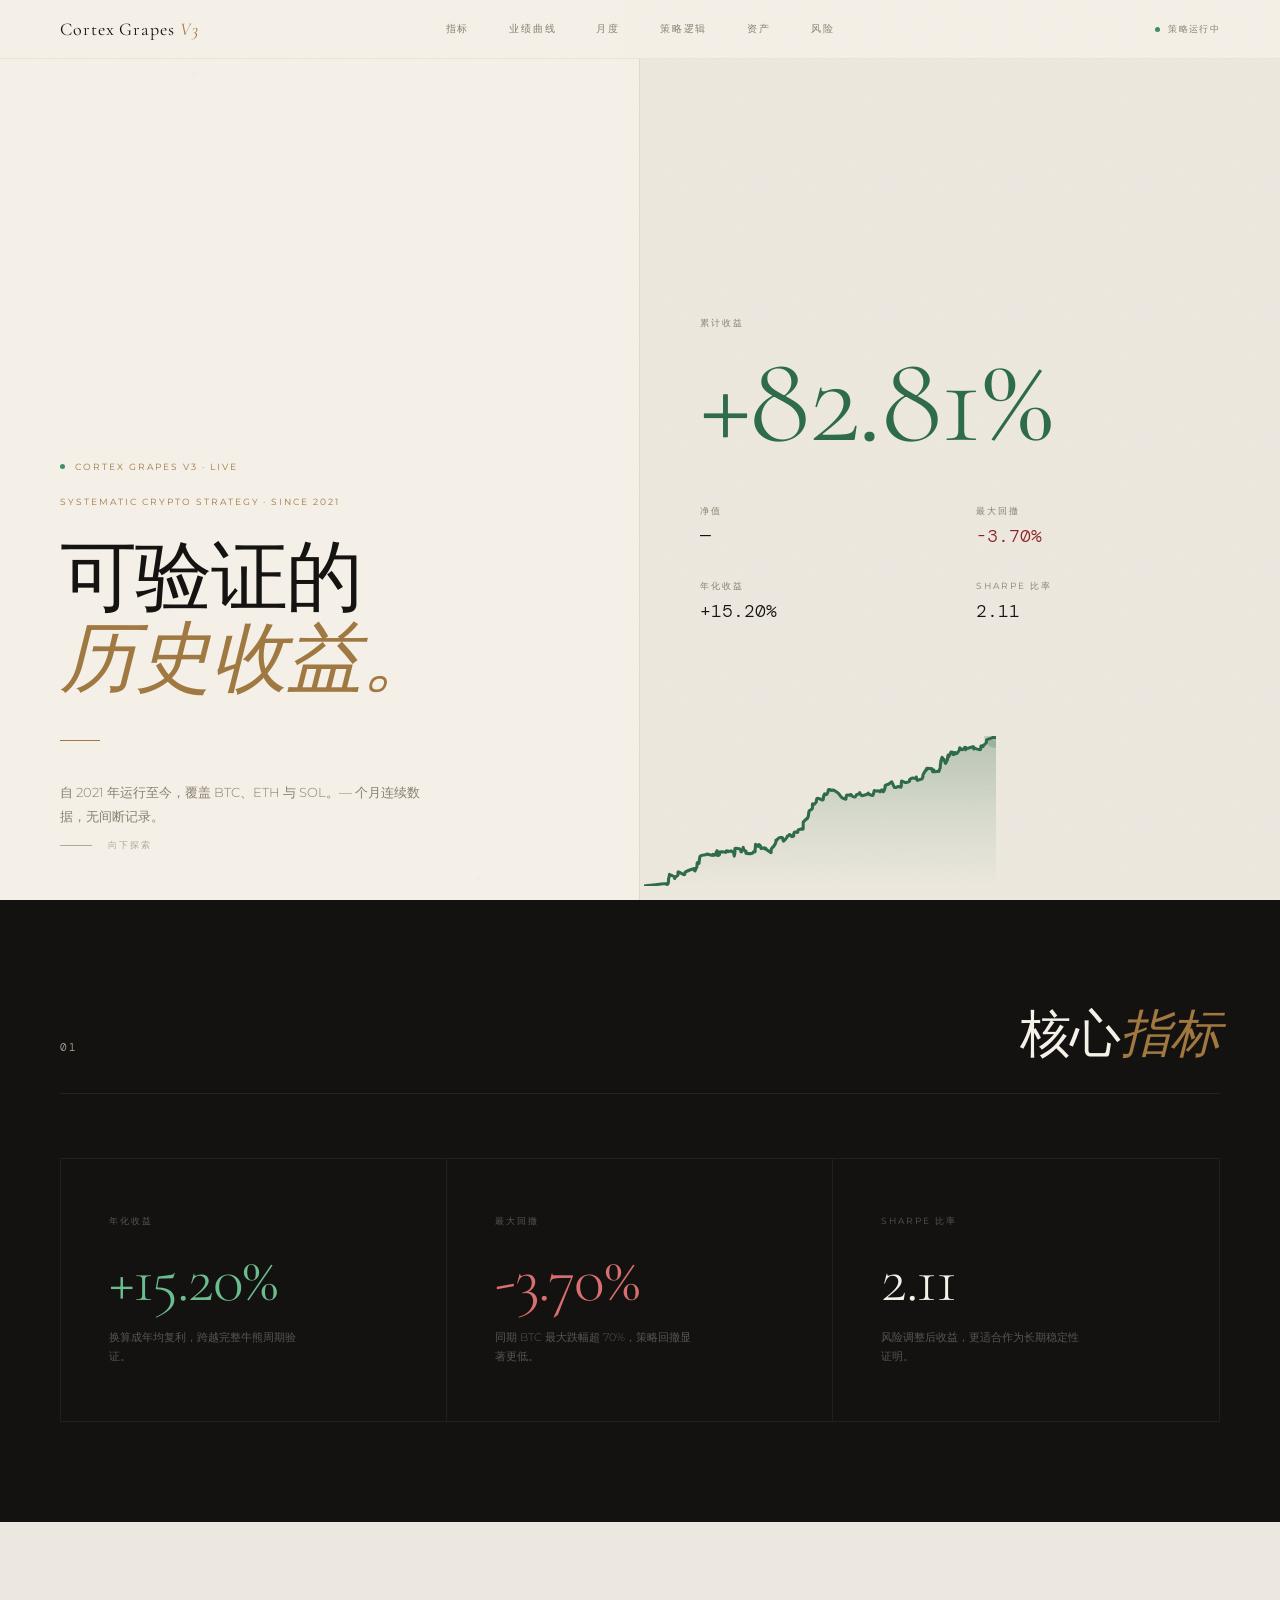
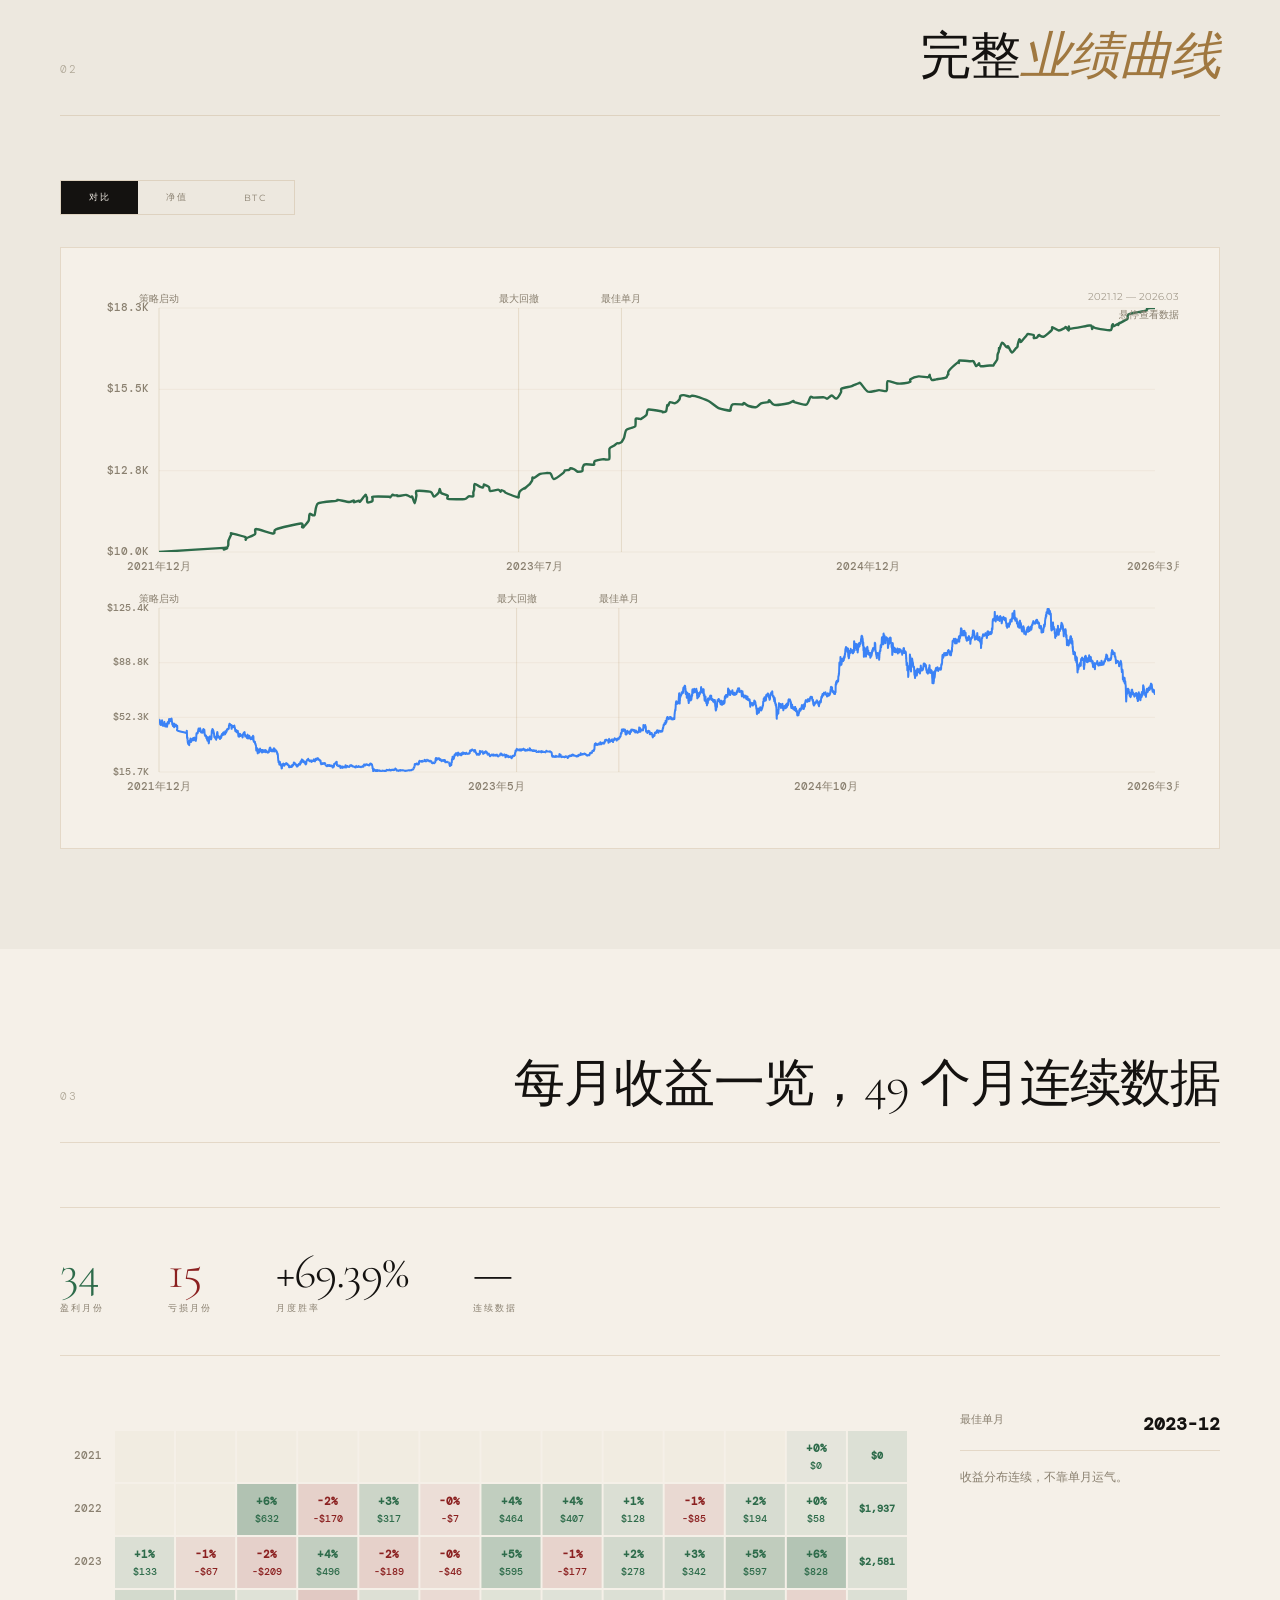
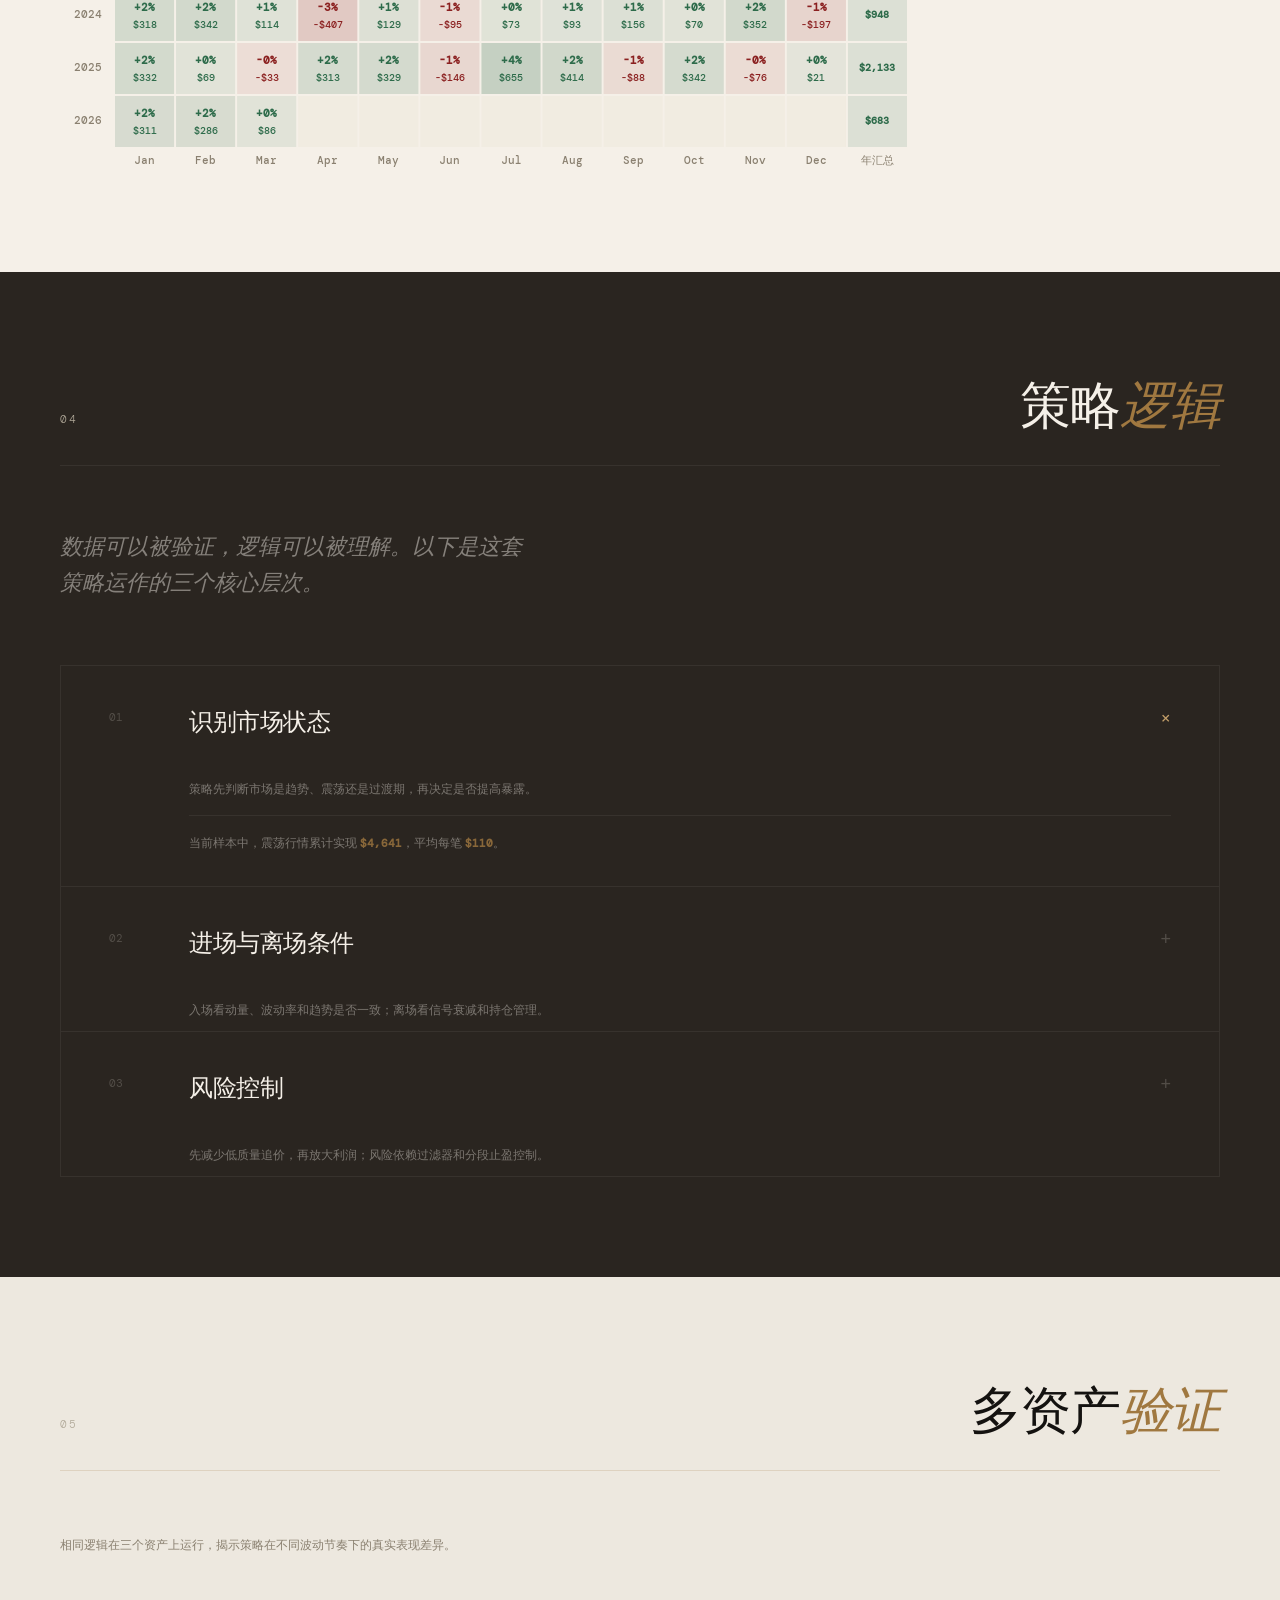
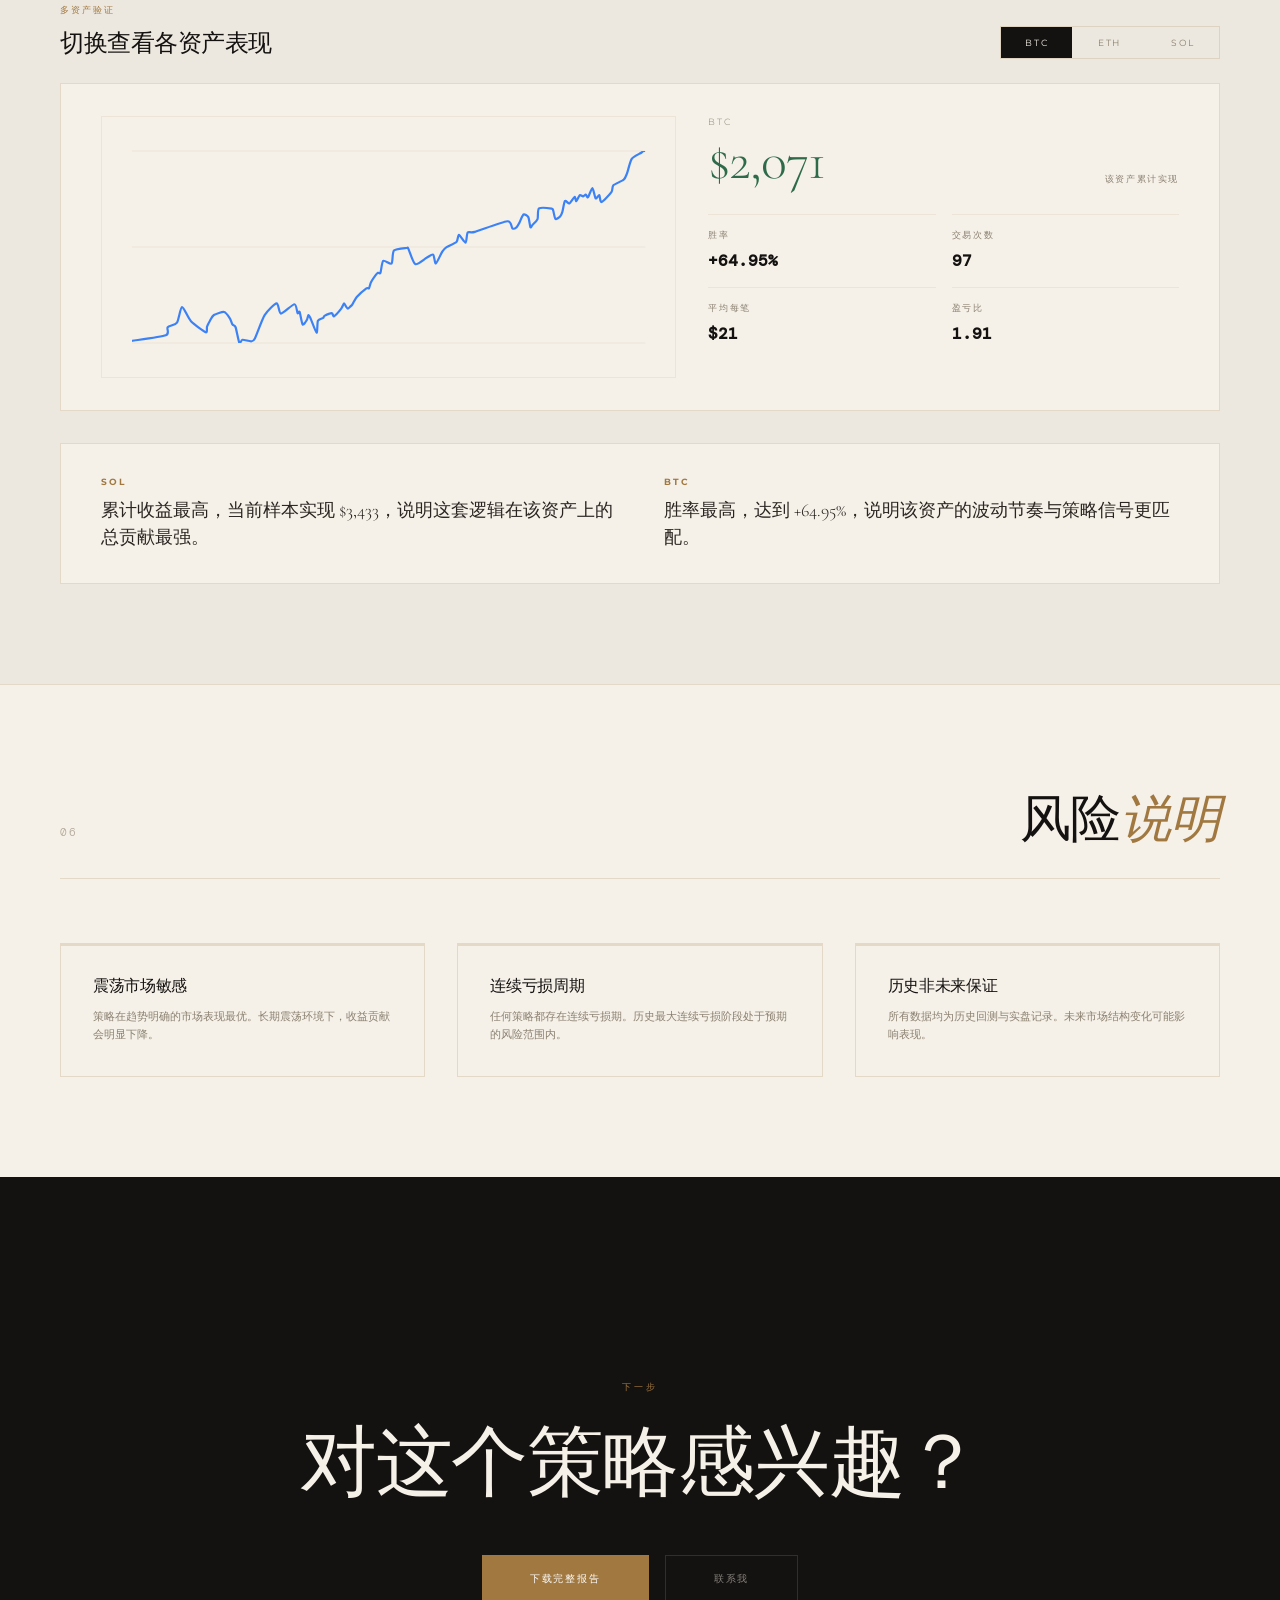
==== commit ada8c16c: "Bust cached dashboard assets" ====
--- a/dashboard/joint_backtest_overview.html
+++ b/dashboard/joint_backtest_overview.html
@@ -11,7 +11,7 @@
       rel="stylesheet"
     />
     <link rel="icon" type="image/svg+xml" href="./favicon.svg" />
-    <link rel="stylesheet" href="./joint_backtest_overview.css" />
+    <link rel="stylesheet" href="./joint_backtest_overview.css?v=20260324b" />
   </head>
   <body>
     <nav class="site-nav-shell">
@@ -292,6 +292,6 @@
       </div>
     </section>
 
-    <script type="module" src="./joint_backtest_overview.js"></script>
+    <script type="module" src="./joint_backtest_overview.js?v=20260324b"></script>
   </body>
 </html>
